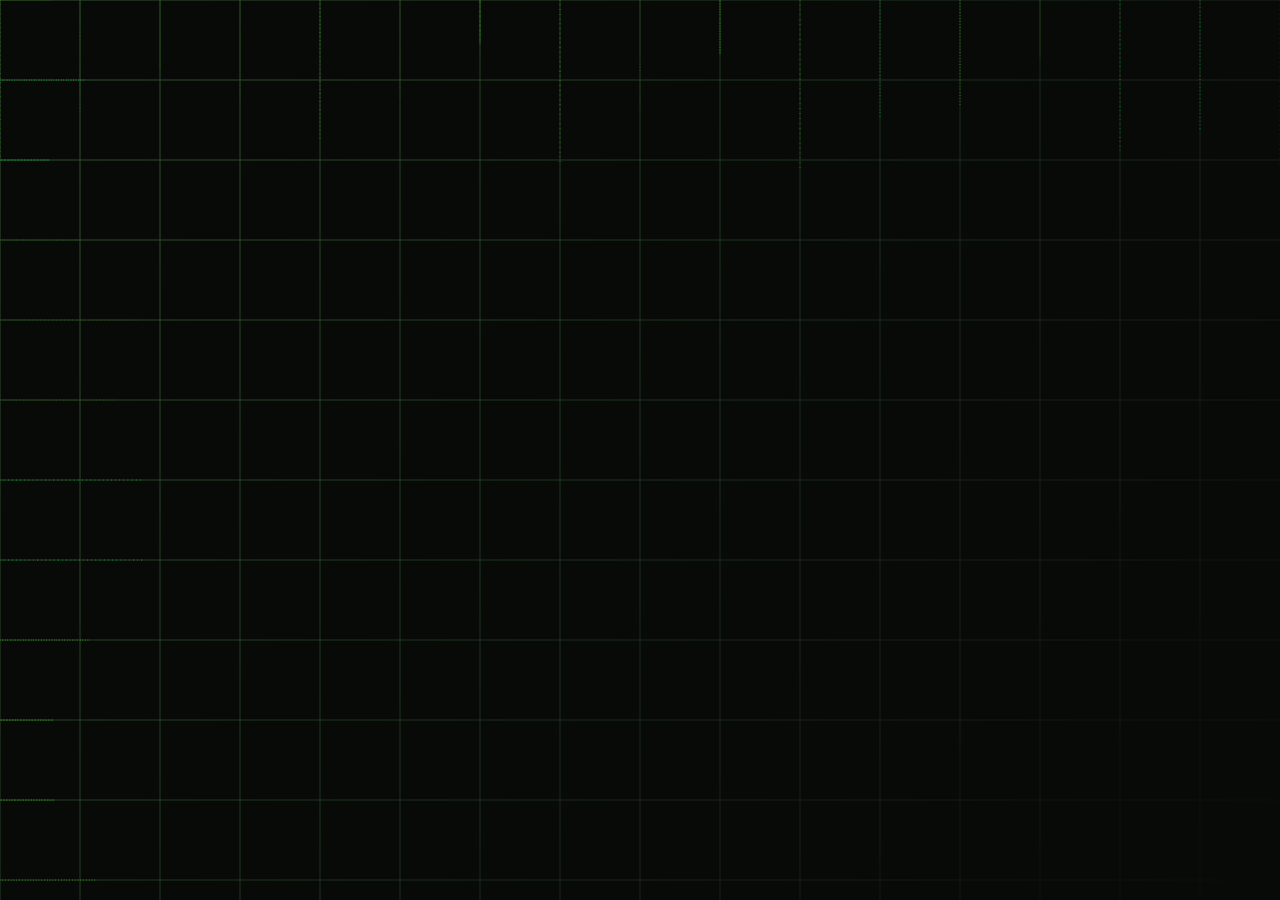
==== index.html @ 59841b72 "animation grid" ====
<!DOCTYPE html>
<html lang="en">
<head>
    <meta charset="UTF-8">
    <meta name="viewport" content="width=device-width, initial-scale=1.0">
    <title>Document</title>
    <link href="https://fonts.googleapis.com/css2?family=Orbitron:wght@500&family=Roboto:wght@300&display=swap" rel="stylesheet"> 
    <link rel="stylesheet" href="style.css">
</head>
<body>
    <canvas id="gridCanvas"></canvas>
    <script src="index.js"></script>
</body>
</html>
---- style.css ----
* {
  margin: 0;
  padding: 0;
  box-sizing: border-box;
}

html,
body {
  width: 100%;
  height: 100%;
  overflow: hidden;
  font-family: "Roboto", sans-serif;
}

#gridCanvas {
  position: fixed;
  inset: 0;
  width: 100%;
  height: 100%;
  z-index: 1;
  pointer-events: auto;
  display: block;
  background-color: #020617;
  color : rgba(89,23 green,33 blue,32)
}

.hero {
  pointer-events: none;
  position: relative;
  z-index: 3;
  display: flex;
  justify-content: center;
  align-items: center;
  height: 100vh;
  color: #fff;
  text-align: center;
}

.hero-content {
  max-width: 800px;
}

h1 {
  pointer-events: auto;
  font-family: "Orbitron", sans-serif;
  font-size: 3rem;
  margin-bottom: 1rem;
  letter-spacing: 2px;
}

p {
  pointer-events: auto;
  font-size: 1.2rem;
  margin-bottom: 2rem;
  line-height: 1.6;
}

.cta-btn {
  pointer-events: auto;
  padding: 1rem 2rem;
  font-size: 1.2rem;
  font-family: "Orbitron", sans-serif;
  background-color: transparent;
  border: 2px solid #0ea5e9;
  color: #0ea5e9;
  cursor: pointer;
  transition: all 0.4s ease;
  position: relative;
  overflow: hidden;
}

.cta-btn::before {
  content: "";
  position: absolute;
  top: 0;
  left: -100%;
  width: 100%;
  height: 100%;
  background: rgba(14, 165, 233, 0.2);
  transition: all 0.4s ease;
}

.cta-btn:hover::before {
  left: 100%;
}

.cta-btn:hover {
  color: white;
  box-shadow:
    0px 0px 15px rgba(14, 165, 233, 0.8),
    0px 0px 30px rgba(14, 165, 233, 0.6);
}

.cta-btn:active {
  transform: scale(0.95);
}

/* Responsive Design */
@media (max-width: 768px) {
  .hero-content {
    max-width: 95%;
  }

  h1 {
    font-size: 2.5rem;
  }

  p {
    font-size: 1rem;
  }

  .cta-btn {
    font-size: 1rem;
    padding: 0.8rem 1.5rem;
  }
}
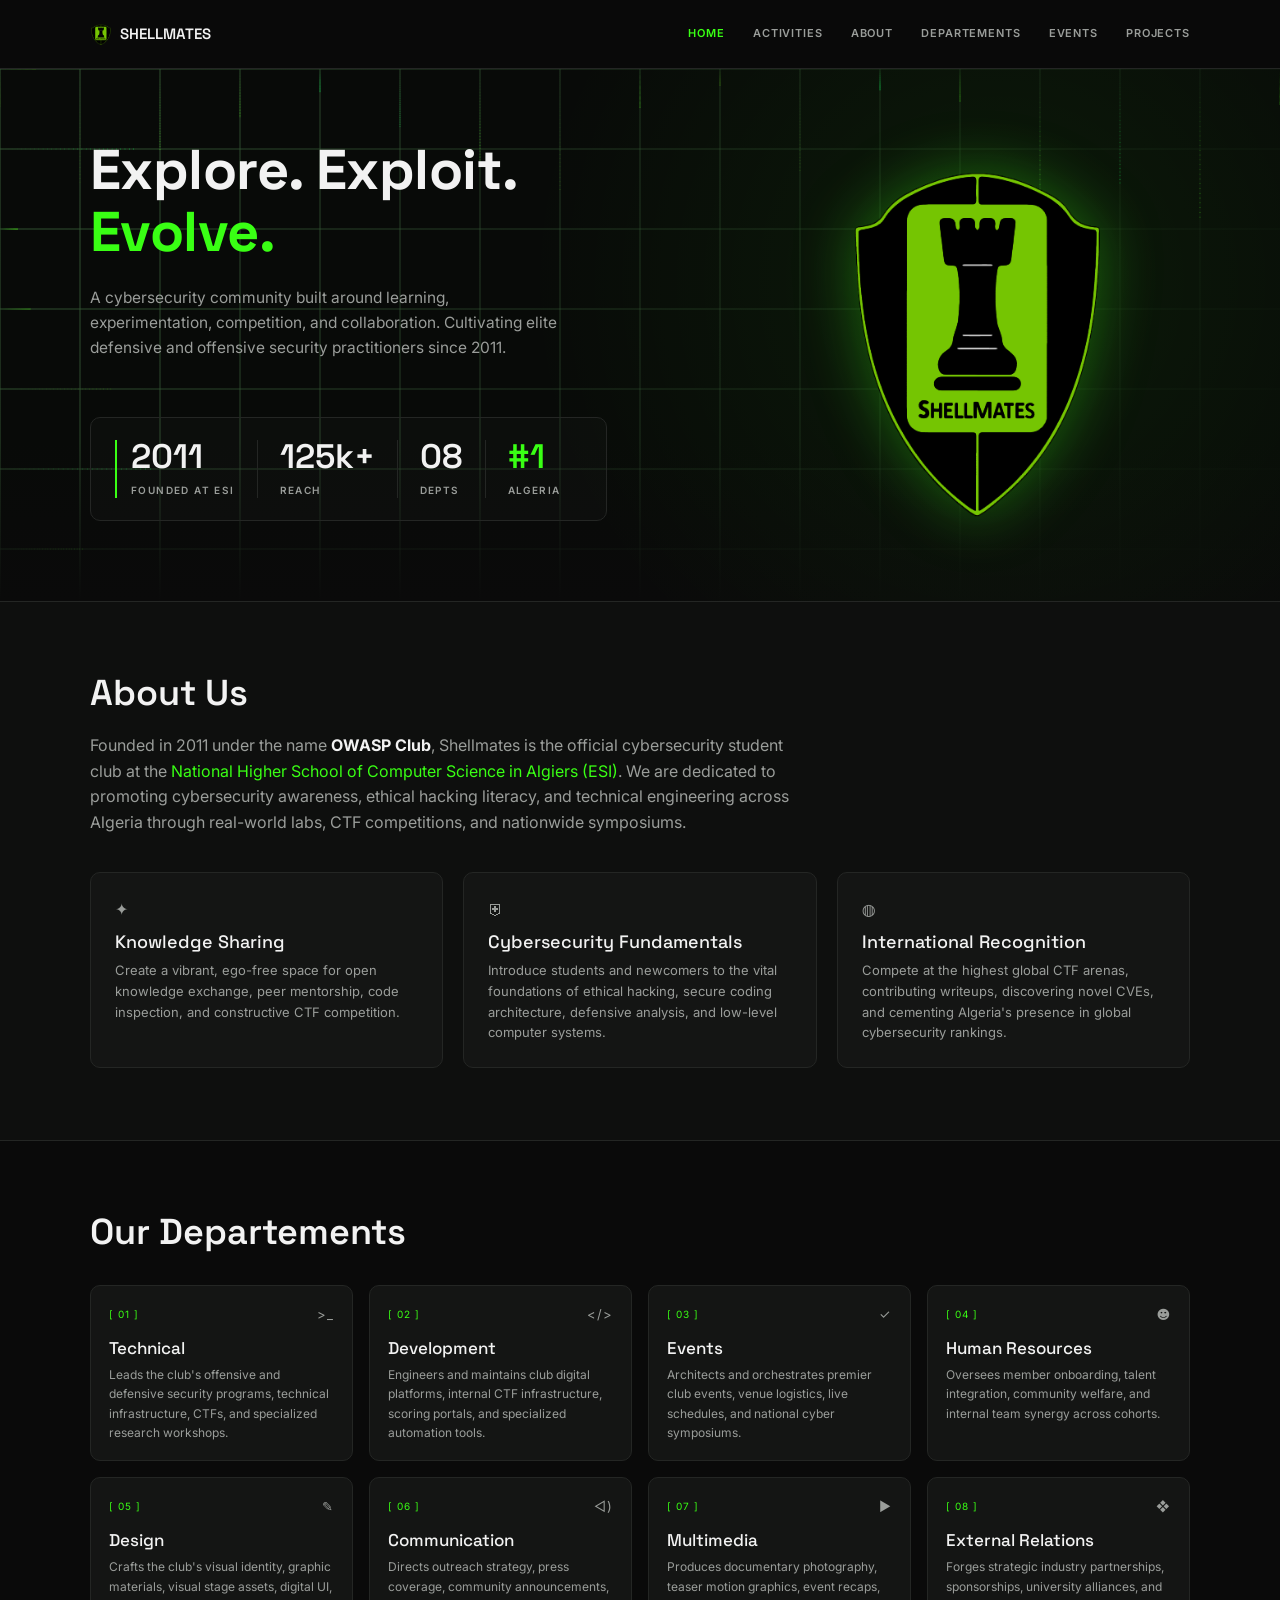
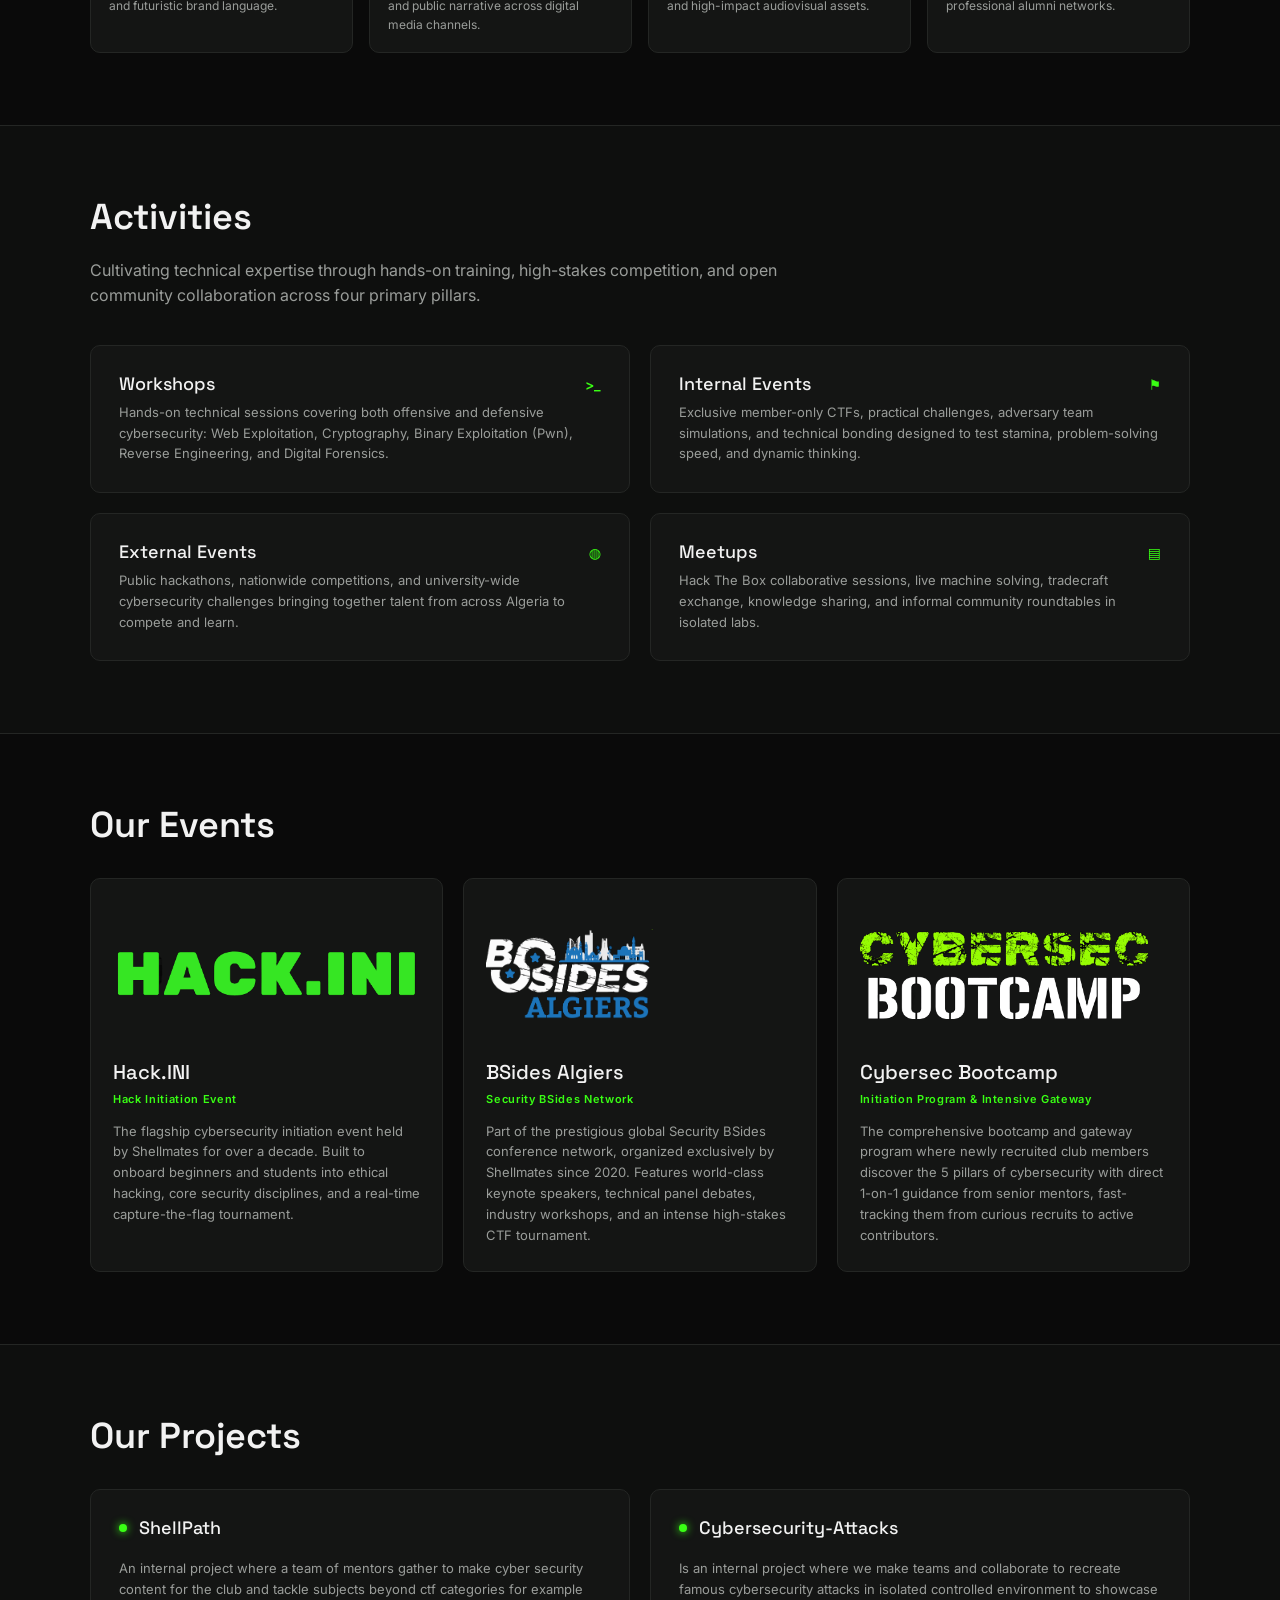
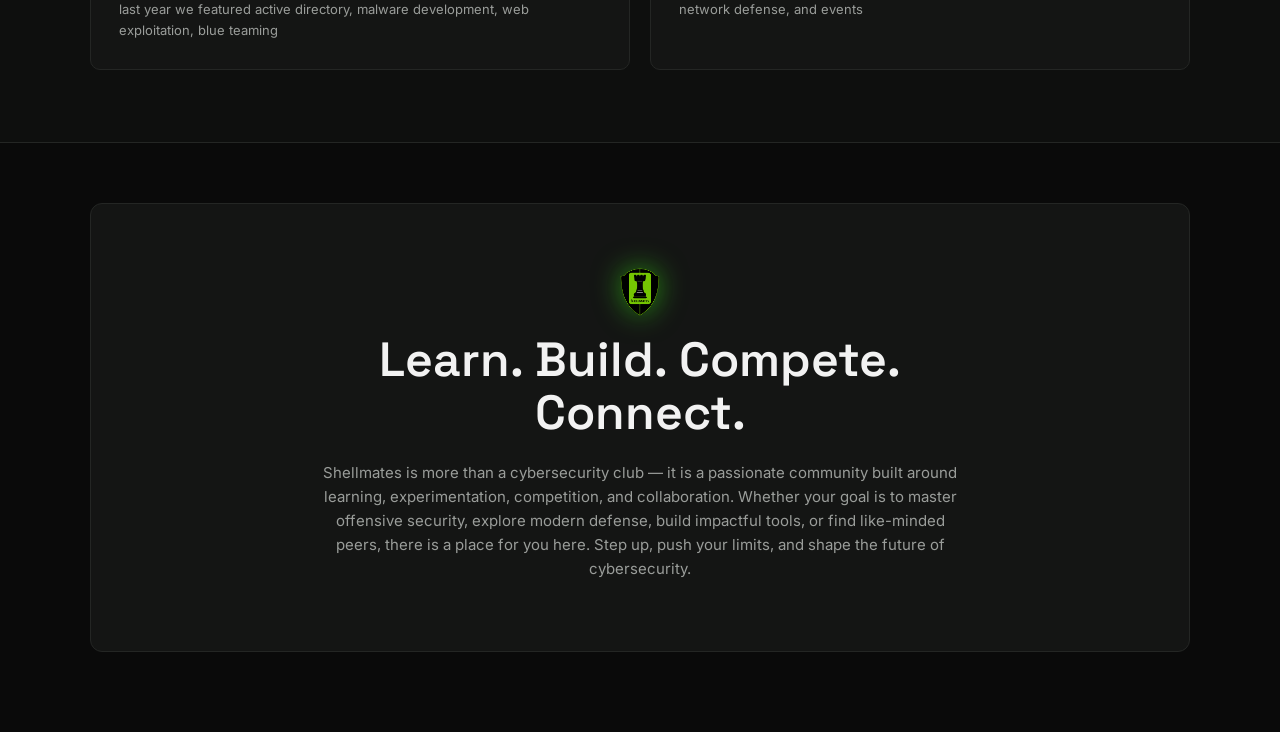
==== commit f65a587b: "added the animation grid as a background of the design" ====
--- a/index.html
+++ b/index.html
@@ -1,14 +1,124 @@
 <!DOCTYPE html>
 <html lang="en">
 <head>
-    <meta charset="UTF-8">
-    <meta name="viewport" content="width=device-width, initial-scale=1.0">
-    <title>Document</title>
-    <link href="https://fonts.googleapis.com/css2?family=Orbitron:wght@500&family=Roboto:wght@300&display=swap" rel="stylesheet"> 
-    <link rel="stylesheet" href="style.css">
+<meta charset="UTF-8">
+<meta name="viewport" content="width=device-width, initial-scale=1">
+<title>Shellmates | Explore. Exploit. Evolve.</title>
+<meta name="description" content="Shellmates, the cybersecurity student club of ESI Algiers.">
+<link rel="preconnect" href="https://fonts.googleapis.com">
+<link rel="preconnect" href="https://fonts.gstatic.com" crossorigin>
+<link href="https://fonts.googleapis.com/css2?family=Inter:wght@400;500;600&family=Space+Grotesk:wght@500;600;700&display=swap" rel="stylesheet">
+<link rel="stylesheet" href="style.css">
 </head>
 <body>
-    <canvas id="gridCanvas"></canvas>
-    <script src="index.js"></script>
+
+<header class="nav">
+  <div class="container nav-inner">
+    <a href="#home" class="brand"><img src="images/logo-small.png" alt="" width="22" height="22"> SHELLMATES</a>
+    <button class="burger" aria-label="Toggle menu" aria-expanded="false"><span></span><span></span></button>
+    <nav class="links" id="links">
+      <a href="#home" class="active">Home</a>
+      <a href="#activities">Activities</a>
+      <a href="#about">About</a>
+      <a href="#departments">Departements</a>
+      <a href="#events">Events</a>
+      <a href="#projects">Projects</a>
+    </nav>
+  </div>
+</header>
+
+<main>
+<section id="home" class="hero">
+  <canvas id="gridCanvas" aria-hidden="true"></canvas>
+  <div class="container hero-grid">
+    <div>
+      <h1>Explore. Exploit.<br><span class="green">Evolve.</span></h1>
+      <p class="lead">A cybersecurity community built around learning, experimentation, competition, and collaboration. Cultivating elite defensive and offensive security practitioners since 2011.</p>
+      <div class="stats">
+        <div><b>2011</b><small>Founded at ESI</small></div>
+        <div><b>125k+</b><small>Reach</small></div>
+        <div><b>08</b><small>Depts</small></div>
+        <div><b class="green">#1</b><small>Algeria</small></div>
+      </div>
+    </div>
+    <img class="hero-logo" src="images/logo.png" alt="Shellmates shield logo">
+  </div>
+</section>
+
+<section id="about" class="section alt">
+  <div class="container">
+    <h2>About Us</h2>
+    <p class="intro">Founded in 2011 under the name <strong>OWASP Club</strong>, Shellmates is the official cybersecurity student club at the <span class="green">National Higher School of Computer Science in Algiers (ESI)</span>. We are dedicated to promoting cybersecurity awareness, ethical hacking literacy, and technical engineering across Algeria through real-world labs, CTF competitions, and nationwide symposiums.</p>
+    <div class="grid g3">
+      <article class="card"><span class="ico">✦</span><h3>Knowledge Sharing</h3><p>Create a vibrant, ego-free space for open knowledge exchange, peer mentorship, code inspection, and constructive CTF competition.</p></article>
+      <article class="card"><span class="ico">⛨</span><h3>Cybersecurity Fundamentals</h3><p>Introduce students and newcomers to the vital foundations of ethical hacking, secure coding architecture, defensive analysis, and low-level computer systems.</p></article>
+      <article class="card"><span class="ico">◍</span><h3>International Recognition</h3><p>Compete at the highest global CTF arenas, contributing writeups, discovering novel CVEs, and cementing Algeria's presence in global cybersecurity rankings.</p></article>
+    </div>
+  </div>
+</section>
+
+<section id="departments" class="section">
+  <div class="container">
+    <h2>Our Departements</h2>
+    <div class="grid g4">
+      <article class="card dept"><div class="tag"><span>[ 01 ]</span><i>&gt;_</i></div><h3>Technical</h3><p>Leads the club's offensive and defensive security programs, technical infrastructure, CTFs, and specialized research workshops.</p></article>
+      <article class="card dept"><div class="tag"><span>[ 02 ]</span><i>&lt;/&gt;</i></div><h3>Development</h3><p>Engineers and maintains club digital platforms, internal CTF infrastructure, scoring portals, and specialized automation tools.</p></article>
+      <article class="card dept"><div class="tag"><span>[ 03 ]</span><i>✓</i></div><h3>Events</h3><p>Architects and orchestrates premier club events, venue logistics, live schedules, and national cyber symposiums.</p></article>
+      <article class="card dept"><div class="tag"><span>[ 04 ]</span><i>☻</i></div><h3>Human Resources</h3><p>Oversees member onboarding, talent integration, community welfare, and internal team synergy across cohorts.</p></article>
+      <article class="card dept"><div class="tag"><span>[ 05 ]</span><i>✎</i></div><h3>Design</h3><p>Crafts the club's visual identity, graphic materials, visual stage assets, digital UI, and futuristic brand language.</p></article>
+      <article class="card dept"><div class="tag"><span>[ 06 ]</span><i>◁)</i></div><h3>Communication</h3><p>Directs outreach strategy, press coverage, community announcements, and public narrative across digital media channels.</p></article>
+      <article class="card dept"><div class="tag"><span>[ 07 ]</span><i>▶</i></div><h3>Multimedia</h3><p>Produces documentary photography, teaser motion graphics, event recaps, and high-impact audiovisual assets.</p></article>
+      <article class="card dept"><div class="tag"><span>[ 08 ]</span><i>❖</i></div><h3>External Relations</h3><p>Forges strategic industry partnerships, sponsorships, university alliances, and professional alumni networks.</p></article>
+    </div>
+  </div>
+</section>
+
+<section id="activities" class="section alt">
+  <div class="container">
+    <h2>Activities</h2>
+    <p class="intro">Cultivating technical expertise through hands-on training, high-stakes competition, and open community collaboration across four primary pillars.</p>
+    <div class="grid g2">
+      <article class="card wide"><span class="ico green">&gt;_</span><h3>Workshops</h3><p>Hands-on technical sessions covering both offensive and defensive cybersecurity: Web Exploitation, Cryptography, Binary Exploitation (Pwn), Reverse Engineering, and Digital Forensics.</p></article>
+      <article class="card wide"><span class="ico green">⚑</span><h3>Internal Events</h3><p>Exclusive member-only CTFs, practical challenges, adversary team simulations, and technical bonding designed to test stamina, problem-solving speed, and dynamic thinking.</p></article>
+      <article class="card wide"><span class="ico green">◍</span><h3>External Events</h3><p>Public hackathons, nationwide competitions, and university-wide cybersecurity challenges bringing together talent from across Algeria to compete and learn.</p></article>
+      <article class="card wide"><span class="ico green">▤</span><h3>Meetups</h3><p>Hack The Box collaborative sessions, live machine solving, tradecraft exchange, knowledge sharing, and informal community roundtables in isolated labs.</p></article>
+    </div>
+  </div>
+</section>
+
+<section id="events" class="section">
+  <div class="container">
+    <h2>Our Events</h2>
+    <div class="grid g3">
+      <article class="card event"><div class="event-img"><img src="images/hackini.png" alt="Hack.INI"></div><h3>Hack.INI</h3><span class="kicker">Hack Initiation Event</span><p>The flagship cybersecurity initiation event held by Shellmates for over a decade. Built to onboard beginners and students into ethical hacking, core security disciplines, and a real-time capture-the-flag tournament.</p></article>
+      <article class="card event"><div class="event-img"><img src="images/bsides.png" alt="BSides Algiers"></div><h3>BSides Algiers</h3><span class="kicker">Security BSides Network</span><p>Part of the prestigious global Security BSides conference network, organized exclusively by Shellmates since 2020. Features world-class keynote speakers, technical panel debates, industry workshops, and an intense high-stakes CTF tournament.</p></article>
+      <article class="card event"><div class="event-img"><img src="images/cybersec-bootcamp.png" alt="Cybersec Bootcamp"></div><h3>Cybersec Bootcamp</h3><span class="kicker">Initiation Program &amp; Intensive Gateway</span><p>The comprehensive bootcamp and gateway program where newly recruited club members discover the 5 pillars of cybersecurity with direct 1-on-1 guidance from senior mentors, fast-tracking them from curious recruits to active contributors.</p></article>
+    </div>
+  </div>
+</section>
+
+<section id="projects" class="section alt">
+  <div class="container">
+    <h2>Our Projects</h2>
+    <div class="grid g2">
+      <article class="card wide"><h3 class="dot">ShellPath</h3><p>An internal project where a team of mentors gather to make cyber security content for the club and tackle subjects beyond ctf categories for example last year we featured active directory, malware development, web exploitation, blue teaming</p></article>
+      <article class="card wide"><h3 class="dot">Cybersecurity-Attacks</h3><p>Is an internal project where we make teams and collaborate to recreate famous cybersecurity attacks in isolated controlled environment to showcase network defense, and events</p></article>
+    </div>
+  </div>
+</section>
+
+<section class="section cta-wrap">
+  <div class="container">
+    <div class="cta">
+      <img src="images/logo-small.png" alt="" width="44" height="52">
+      <h2>Learn. Build. Compete.<br>Connect.</h2>
+      <p>Shellmates is more than a cybersecurity club — it is a passionate community built around learning, experimentation, competition, and collaboration. Whether your goal is to master offensive security, explore modern defense, build impactful tools, or find like-minded peers, there is a place for you here. Step up, push your limits, and shape the future of cybersecurity.</p>
+    </div>
+  </div>
+</section>
+</main>
+
+<script src="grid.js"></script>
+<script src="script.js"></script>
 </body>
-</html>+</html>
--- a/style.css
+++ b/style.css
@@ -1,116 +1,107 @@
-* {
-  margin: 0;
-  padding: 0;
-  box-sizing: border-box;
+:root{
+  --bg:#0a0a0a; --bg-alt:#0e0f0e; --card:#141514; --line:#242624;
+  --text:#f2f2f2; --muted:#9a9d9a; --green:#39ff14;
+  --head:'Space Grotesk',system-ui,sans-serif; --body:'Inter',system-ui,sans-serif;
 }
+*{box-sizing:border-box;margin:0;padding:0}
+html{scroll-behavior:smooth;scroll-padding-top:70px}
+body{background:var(--bg);color:var(--text);font-family:var(--body);line-height:1.6;-webkit-font-smoothing:antialiased}
+img{max-width:100%;display:block}
+a{color:inherit;text-decoration:none}
+:focus-visible{outline:2px solid var(--green);outline-offset:3px}
+.container{width:min(1100px,100% - 48px);margin-inline:auto}
+.green{color:var(--green)}
 
-html,
-body {
-  width: 100%;
-  height: 100%;
-  overflow: hidden;
-  font-family: "Roboto", sans-serif;
+/* nav */
+.nav{position:sticky;top:0;z-index:10;background:rgba(10,10,10,.92);backdrop-filter:blur(8px);border-bottom:1px solid var(--line)}
+.nav-inner{display:flex;align-items:center;justify-content:space-between;height:68px}
+.brand{display:flex;align-items:center;gap:8px;font-family:var(--head);font-weight:600;font-size:15px}
+.links{display:flex;gap:28px}
+.links a{font-size:11px;font-weight:600;letter-spacing:.08em;text-transform:uppercase;color:var(--muted);transition:color .2s}
+.links a:hover,.links a.active{color:var(--green)}
+.burger{display:none;background:none;border:0;width:32px;height:32px;cursor:pointer;flex-direction:column;justify-content:center;gap:6px}
+.burger span{display:block;height:2px;background:var(--text);width:100%}
+
+/* hero */
+.hero{position:relative;overflow:hidden;padding:70px 0 80px;background:#080a08}
+#gridCanvas{position:absolute;inset:0;width:100%;height:100%;display:block;z-index:0}
+.hero::after{content:"";position:absolute;inset:0;z-index:0;pointer-events:none;background:radial-gradient(circle at 78% 40%,rgba(57,255,20,.07),transparent 45%),linear-gradient(to bottom,transparent 70%,var(--bg))}
+.hero-grid{position:relative;z-index:1;display:grid;grid-template-columns:1.2fr .8fr;align-items:center;gap:40px}
+h1,h2,h3{font-family:var(--head);line-height:1.1}
+h1{font-size:clamp(40px,6vw,56px);font-weight:700;letter-spacing:-.01em}
+.lead{color:var(--muted);max-width:480px;margin:24px 0 56px;font-size:15.5px}
+.hero-logo{width:min(280px,70%);margin-inline:auto;filter:drop-shadow(0 0 30px rgba(57,255,20,.35))}
+.stats{display:inline-flex;border:1px solid var(--line);background:rgba(255,255,255,.02);border-radius:10px;padding:22px 24px;gap:0}
+.stats div{padding:0 22px;border-left:1px solid var(--line)}
+.stats div:first-child{padding-left:14px;border-left:2px solid var(--green)}
+.stats b{display:block;font-family:var(--head);font-size:34px;font-weight:600;line-height:1}
+.stats b.green{color:var(--green)}
+.stats small{display:block;margin-top:8px;font-size:10px;letter-spacing:.14em;text-transform:uppercase;color:var(--muted);font-weight:600}
+
+/* sections */
+.section{padding:72px 0;border-top:1px solid var(--line)}
+.section.alt{background:var(--bg-alt)}
+h2{font-size:clamp(28px,4vw,36px);font-weight:600;margin-bottom:20px}
+.intro{color:var(--muted);max-width:720px;margin-bottom:36px}
+.intro strong{color:var(--text)}
+.grid{display:grid;gap:20px;margin-top:32px}
+.intro + .grid{margin-top:0}
+.g2{grid-template-columns:repeat(2,1fr)}
+.g3{grid-template-columns:repeat(3,1fr)}
+.g4{grid-template-columns:repeat(4,1fr);gap:16px}
+
+.card{background:var(--card);border:1px solid var(--line);border-radius:10px;padding:24px;transition:border-color .2s}
+.card:hover{border-color:rgba(57,255,20,.4)}
+.card h3{font-size:18px;font-weight:500;margin:10px 0 8px}
+.card p{font-size:13px;color:var(--muted);line-height:1.6}
+.ico{color:var(--muted);font-size:16px}
+.ico.green{color:var(--green);float:right;font-family:var(--body);font-size:14px;font-weight:600}
+.dept{padding:18px}
+.dept h3{font-size:17px;margin:14px 0 8px}
+.dept p{font-size:12px}
+.tag{display:flex;justify-content:space-between;align-items:center;font-size:10px;color:var(--green);letter-spacing:.1em}
+.tag i{font-style:normal;color:var(--muted);font-size:13px}
+.wide{padding:28px}
+.wide h3{margin-top:0}
+
+/* events */
+.event{padding:20px 22px 26px}
+.event-img{height:150px;display:flex;align-items:center;margin-bottom:12px}
+.event-img img{max-height:90px;width:auto}
+.event h3{font-size:20px;margin:0 0 8px}
+.kicker{display:block;font-size:11px;color:var(--green);font-weight:600;letter-spacing:.06em;margin-bottom:12px}
+
+/* projects */
+.dot{display:flex;align-items:center;gap:12px;margin-bottom:20px !important}
+.dot::before{content:"";width:8px;height:8px;border-radius:50%;background:var(--green);box-shadow:0 0 8px var(--green)}
+
+/* cta */
+.cta-wrap{padding:60px 0 80px}
+.cta{border:1px solid var(--line);background:var(--card);border-radius:12px;text-align:center;padding:60px 32px 70px}
+.cta img{margin:0 auto 18px;filter:drop-shadow(0 0 14px rgba(57,255,20,.5))}
+.cta h2{font-size:clamp(34px,5vw,48px);font-weight:600;margin-bottom:22px}
+.cta p{color:var(--muted);max-width:640px;margin-inline:auto;font-size:15px}
+
+/* reveal (used by script.js) */
+.hero .stats{opacity:0;transform:translateY(10px);animation:in .7s .2s forwards}
+@keyframes in{to{opacity:1;transform:none}}
+
+/* responsive */
+@media(max-width:960px){
+  .g4{grid-template-columns:repeat(2,1fr)}
+  .g3{grid-template-columns:1fr}
+  .hero-grid{grid-template-columns:1fr}
+  .hero-logo{order:-1;width:200px;margin:0}
 }
-
-#gridCanvas {
-  position: fixed;
-  inset: 0;
-  width: 100%;
-  height: 100%;
-  z-index: 1;
-  pointer-events: auto;
-  display: block;
-  background-color: #020617;
-  color : rgba(89,23 green,33 blue,32)
+@media(max-width:700px){
+  .burger{display:flex}
+  .links{position:absolute;top:68px;left:0;right:0;flex-direction:column;gap:0;background:var(--bg);border-bottom:1px solid var(--line);display:none}
+  .links.open{display:flex}
+  .links a{padding:16px 24px;border-top:1px solid var(--line)}
+  .g2,.g4{grid-template-columns:1fr}
+  .stats{display:grid;grid-template-columns:1fr 1fr;gap:20px 0}
 }
-
-.hero {
-  pointer-events: none;
-  position: relative;
-  z-index: 3;
-  display: flex;
-  justify-content: center;
-  align-items: center;
-  height: 100vh;
-  color: #fff;
-  text-align: center;
+@media(prefers-reduced-motion:reduce){
+  html{scroll-behavior:auto}
+  .hero .stats{animation:none;opacity:1;transform:none}
 }
-
-.hero-content {
-  max-width: 800px;
-}
-
-h1 {
-  pointer-events: auto;
-  font-family: "Orbitron", sans-serif;
-  font-size: 3rem;
-  margin-bottom: 1rem;
-  letter-spacing: 2px;
-}
-
-p {
-  pointer-events: auto;
-  font-size: 1.2rem;
-  margin-bottom: 2rem;
-  line-height: 1.6;
-}
-
-.cta-btn {
-  pointer-events: auto;
-  padding: 1rem 2rem;
-  font-size: 1.2rem;
-  font-family: "Orbitron", sans-serif;
-  background-color: transparent;
-  border: 2px solid #0ea5e9;
-  color: #0ea5e9;
-  cursor: pointer;
-  transition: all 0.4s ease;
-  position: relative;
-  overflow: hidden;
-}
-
-.cta-btn::before {
-  content: "";
-  position: absolute;
-  top: 0;
-  left: -100%;
-  width: 100%;
-  height: 100%;
-  background: rgba(14, 165, 233, 0.2);
-  transition: all 0.4s ease;
-}
-
-.cta-btn:hover::before {
-  left: 100%;
-}
-
-.cta-btn:hover {
-  color: white;
-  box-shadow:
-    0px 0px 15px rgba(14, 165, 233, 0.8),
-    0px 0px 30px rgba(14, 165, 233, 0.6);
-}
-
-.cta-btn:active {
-  transform: scale(0.95);
-}
-
-/* Responsive Design */
-@media (max-width: 768px) {
-  .hero-content {
-    max-width: 95%;
-  }
-
-  h1 {
-    font-size: 2.5rem;
-  }
-
-  p {
-    font-size: 1rem;
-  }
-
-  .cta-btn {
-    font-size: 1rem;
-    padding: 0.8rem 1.5rem;
-  }
-}
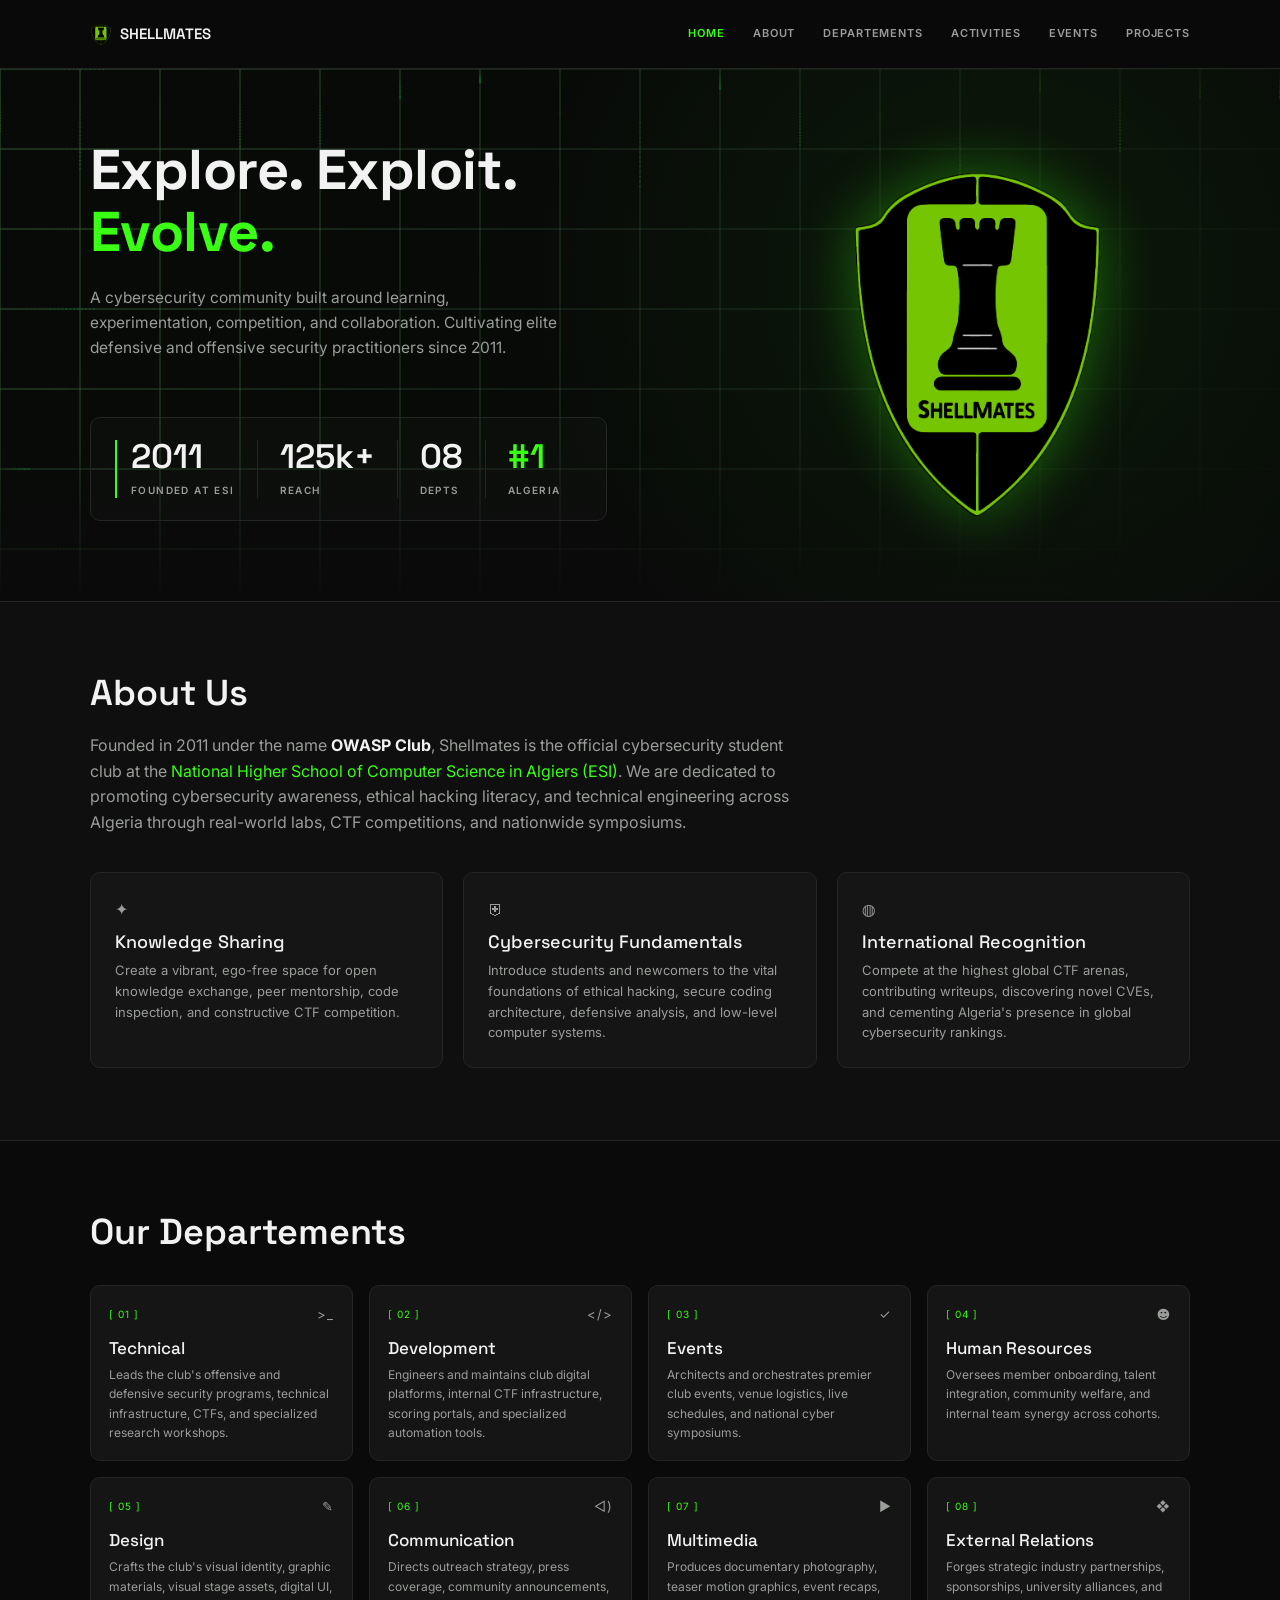
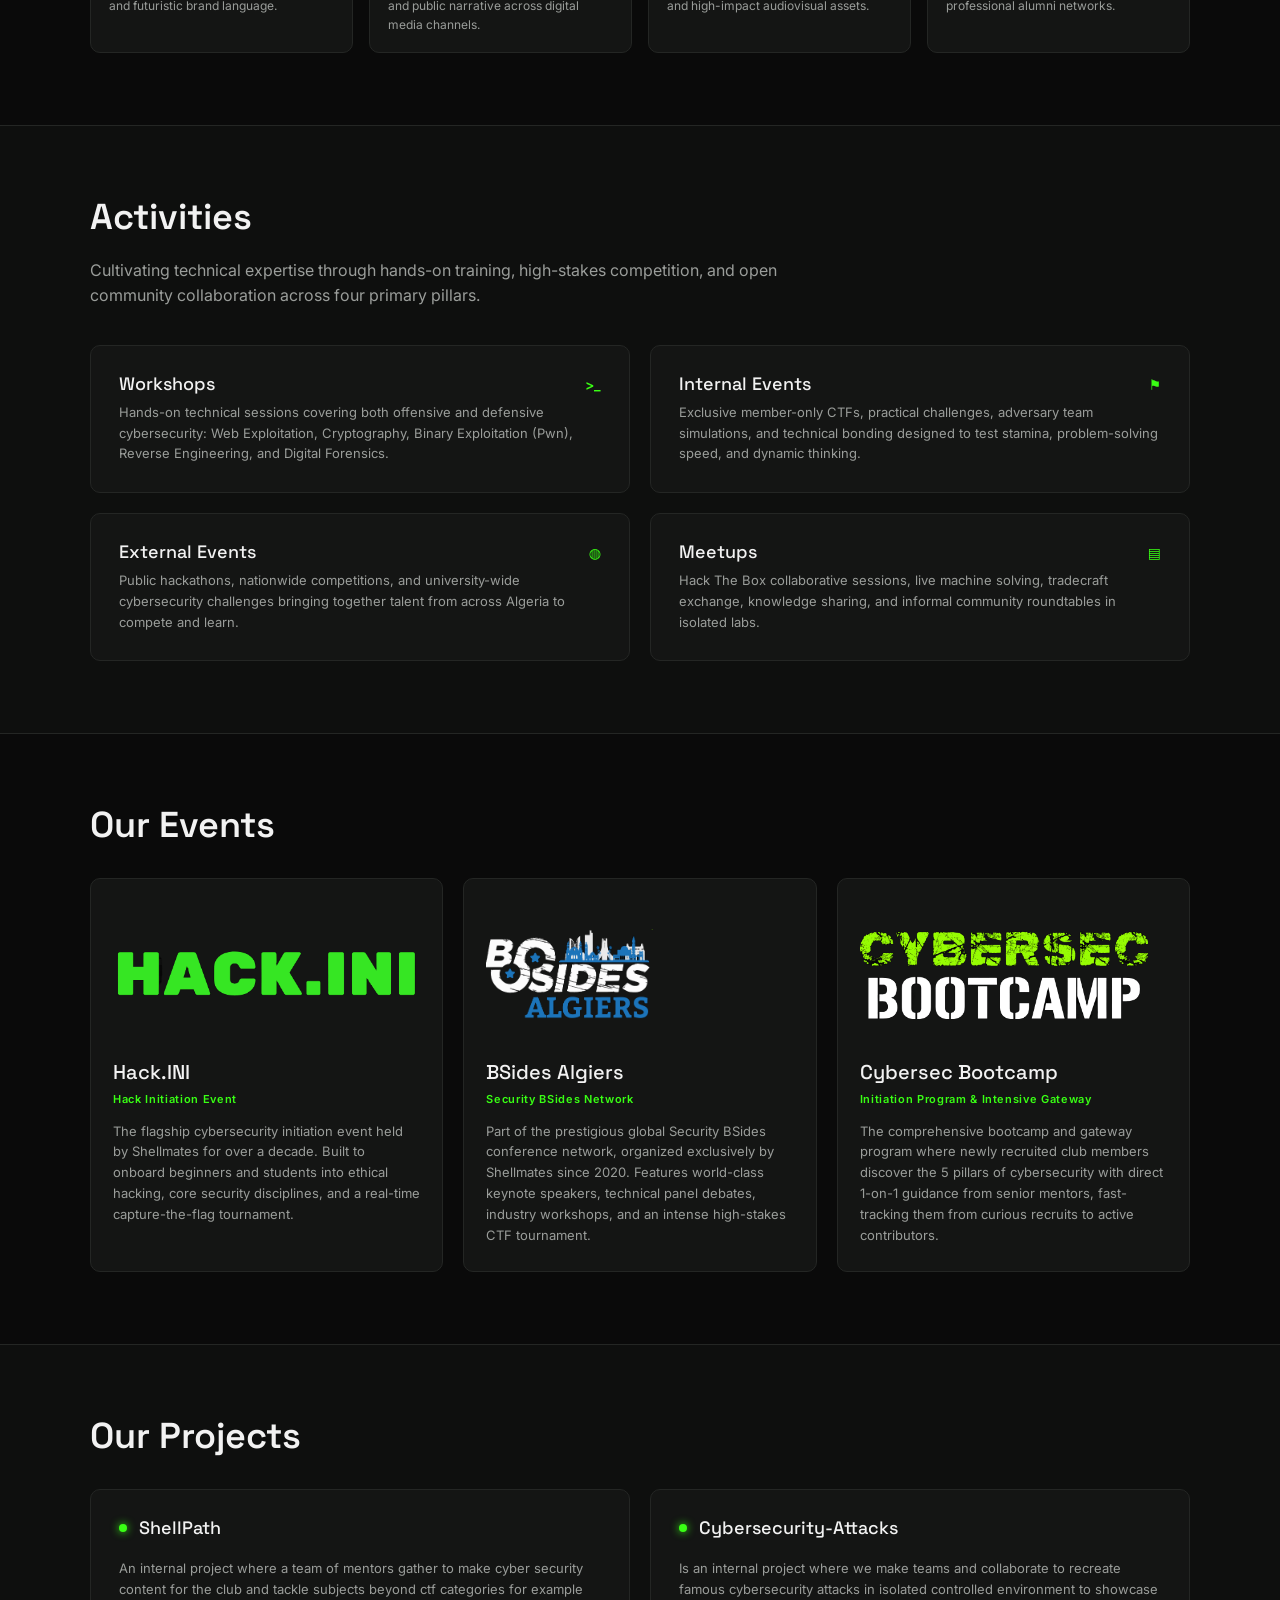
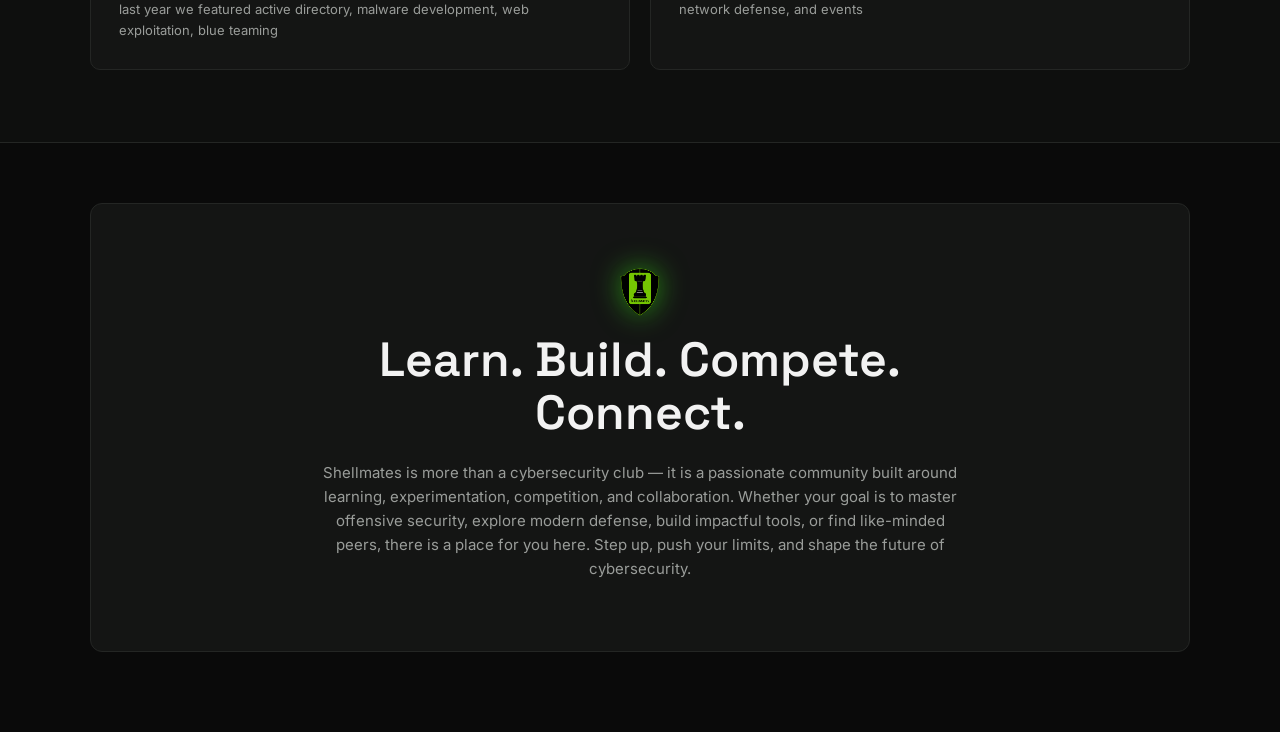
==== commit b91d992d: "fixed nav bar" ====
--- a/index.html
+++ b/index.html
@@ -18,9 +18,9 @@
     <button class="burger" aria-label="Toggle menu" aria-expanded="false"><span></span><span></span></button>
     <nav class="links" id="links">
       <a href="#home" class="active">Home</a>
-      <a href="#activities">Activities</a>
       <a href="#about">About</a>
       <a href="#departments">Departements</a>
+      <a href="#activities">Activities</a>
       <a href="#events">Events</a>
       <a href="#projects">Projects</a>
     </nav>
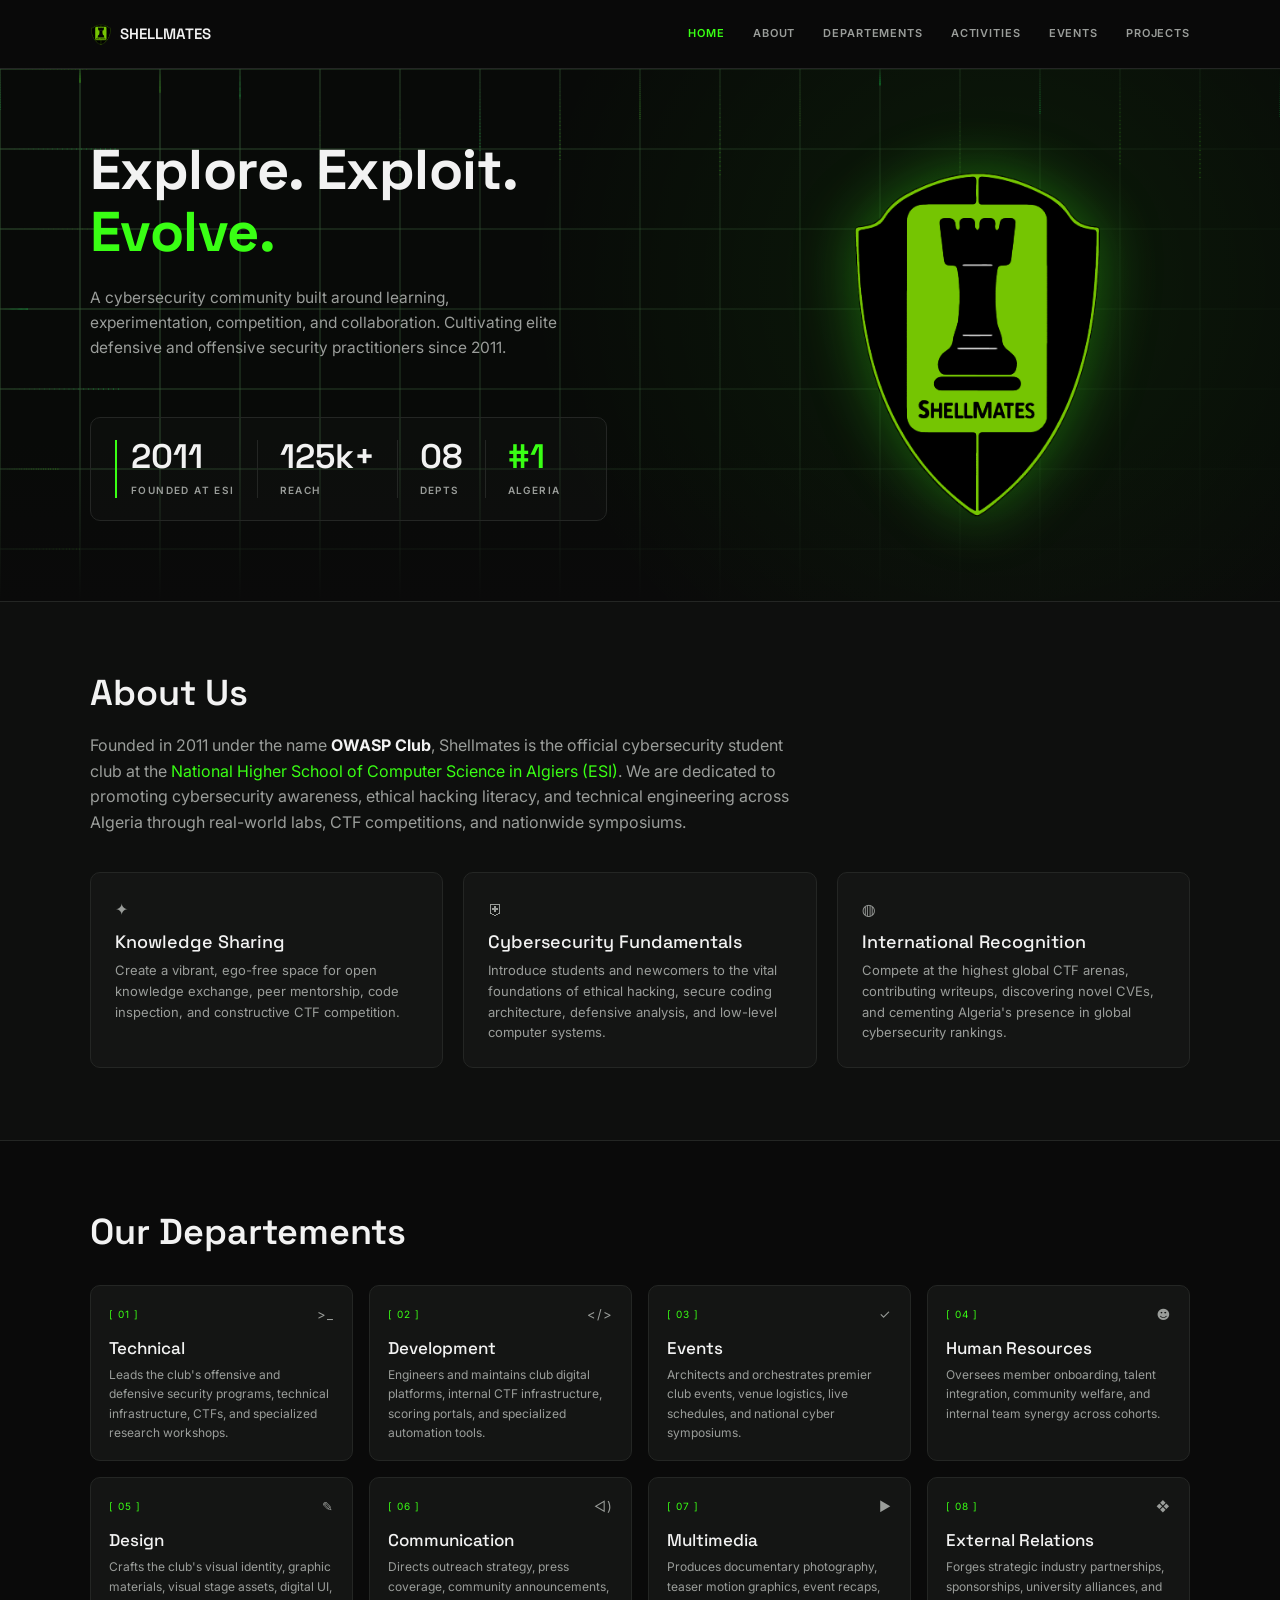
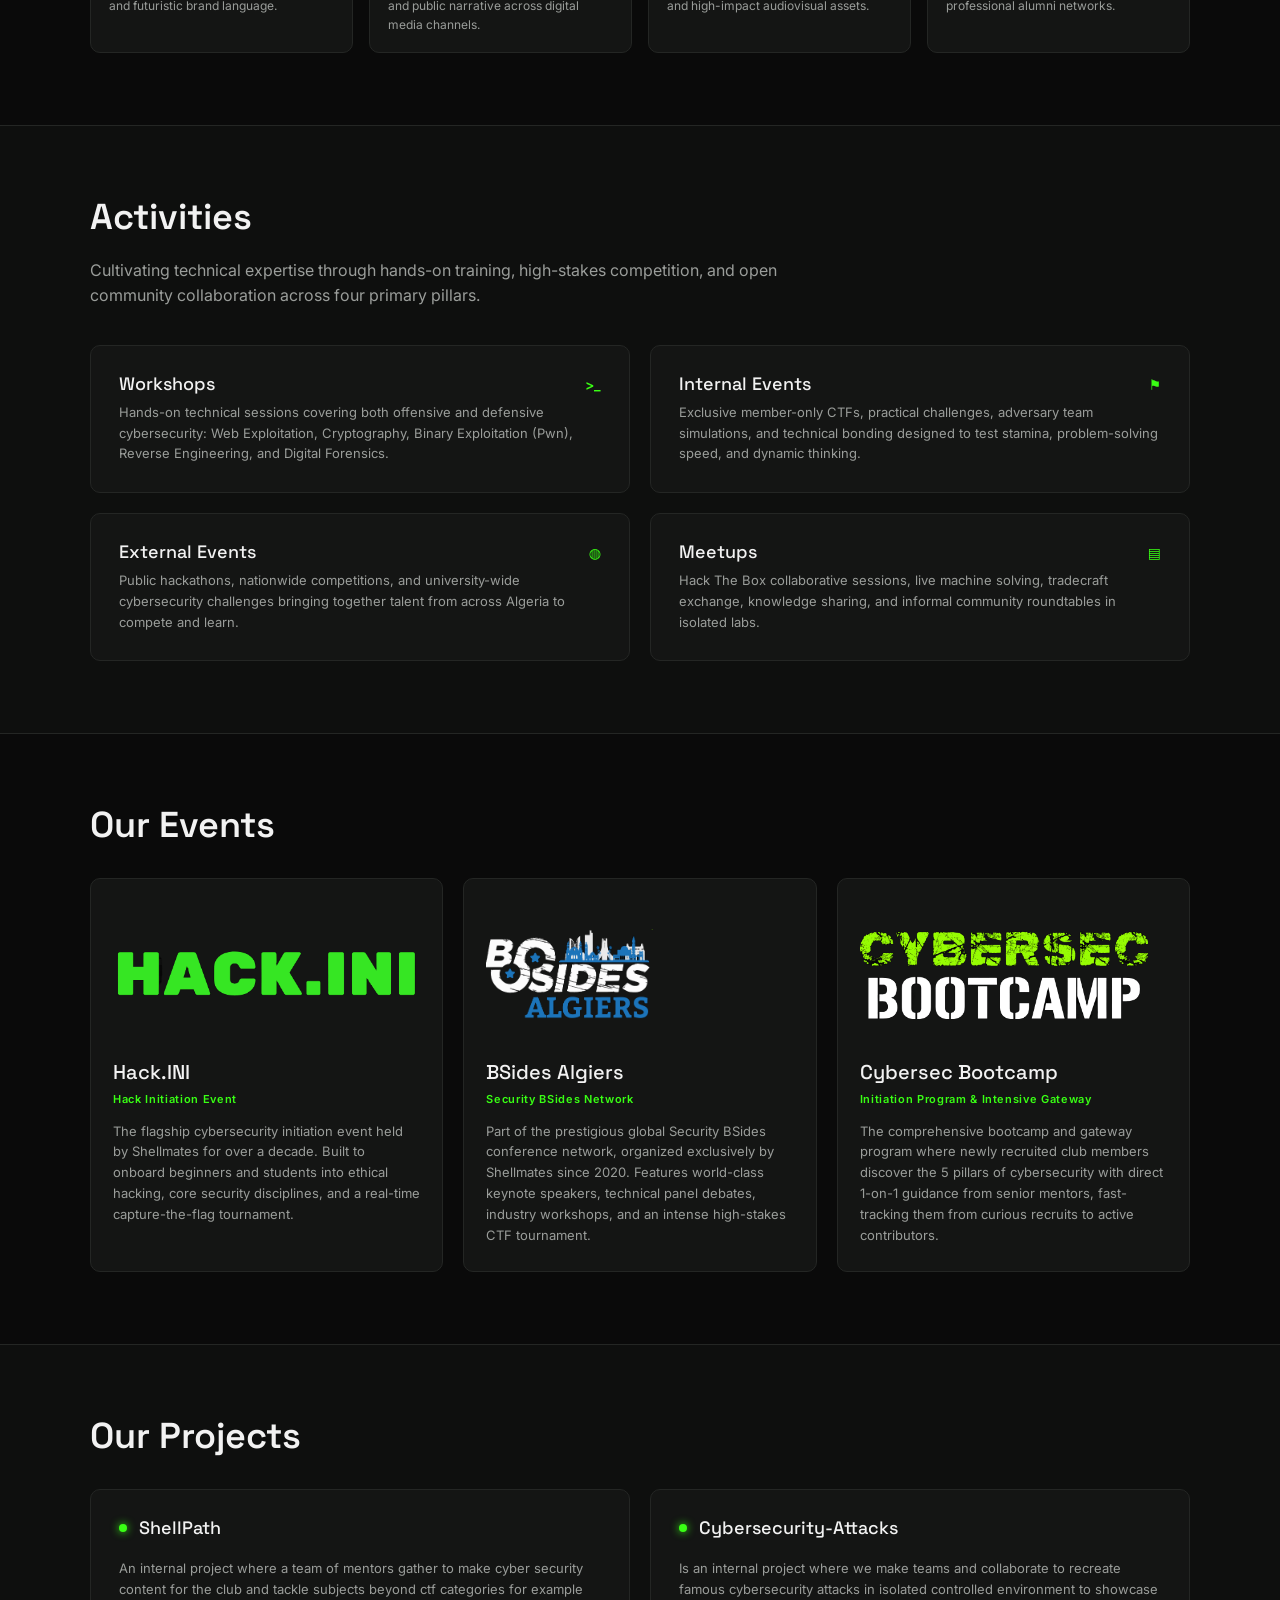
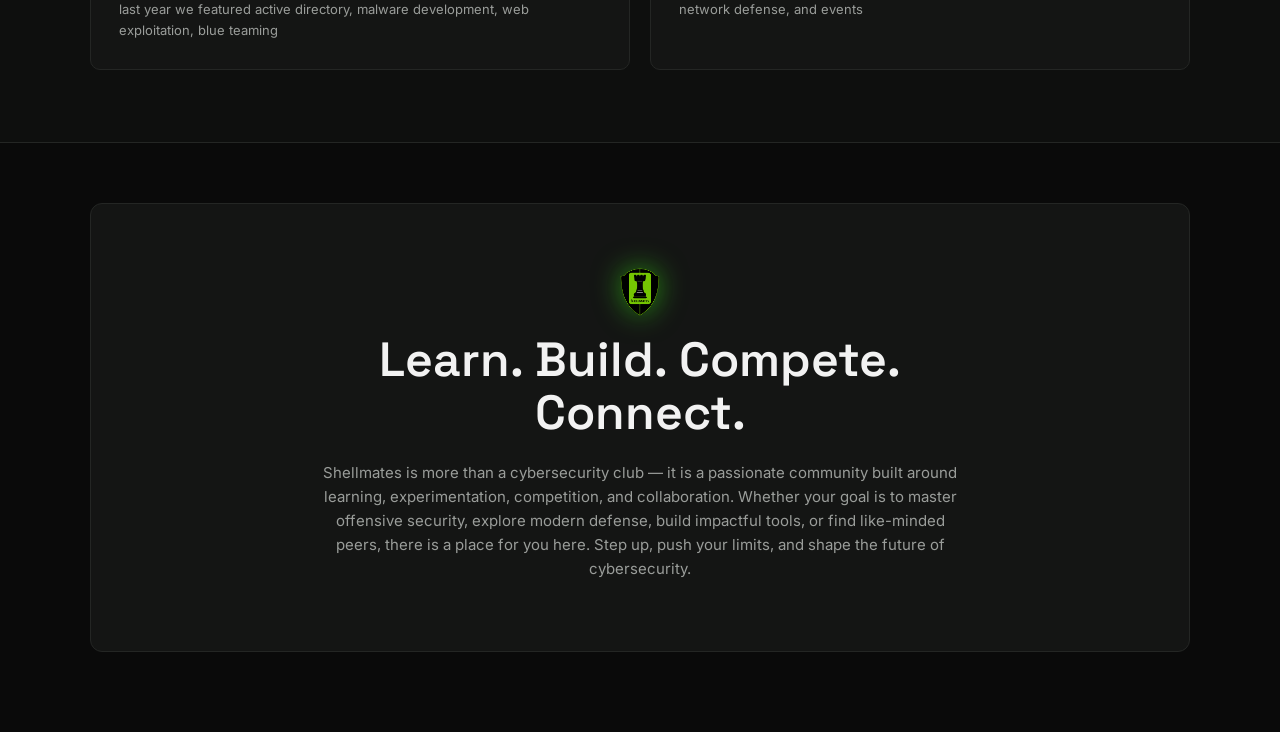
==== commit 0dcdbf7a: "removed animation folder" ====
--- a/index.html
+++ b/index.html
@@ -1,14 +1,14 @@
 <!DOCTYPE html>
 <html lang="en">
 <head>
-<meta charset="UTF-8">
-<meta name="viewport" content="width=device-width, initial-scale=1">
-<title>Shellmates | Explore. Exploit. Evolve.</title>
-<meta name="description" content="Shellmates, the cybersecurity student club of ESI Algiers.">
-<link rel="preconnect" href="https://fonts.googleapis.com">
-<link rel="preconnect" href="https://fonts.gstatic.com" crossorigin>
-<link href="https://fonts.googleapis.com/css2?family=Inter:wght@400;500;600&family=Space+Grotesk:wght@500;600;700&display=swap" rel="stylesheet">
-<link rel="stylesheet" href="style.css">
+    <meta charset="UTF-8">
+    <meta name="viewport" content="width=device-width, initial-scale=1">
+    <title>Shellmates | Explore. Exploit. Evolve.</title>
+    <meta name="description" content="Shellmates, the cybersecurity student club of ESI Algiers.">
+    <link rel="preconnect" href="https://fonts.googleapis.com">
+    <link rel="preconnect" href="https://fonts.gstatic.com" crossorigin>
+    <link href="https://fonts.googleapis.com/css2?family=Inter:wght@400;500;600&family=Space+Grotesk:wght@500;600;700&display=swap" rel="stylesheet">
+    <link rel="stylesheet" href="style.css">
 </head>
 <body>
 
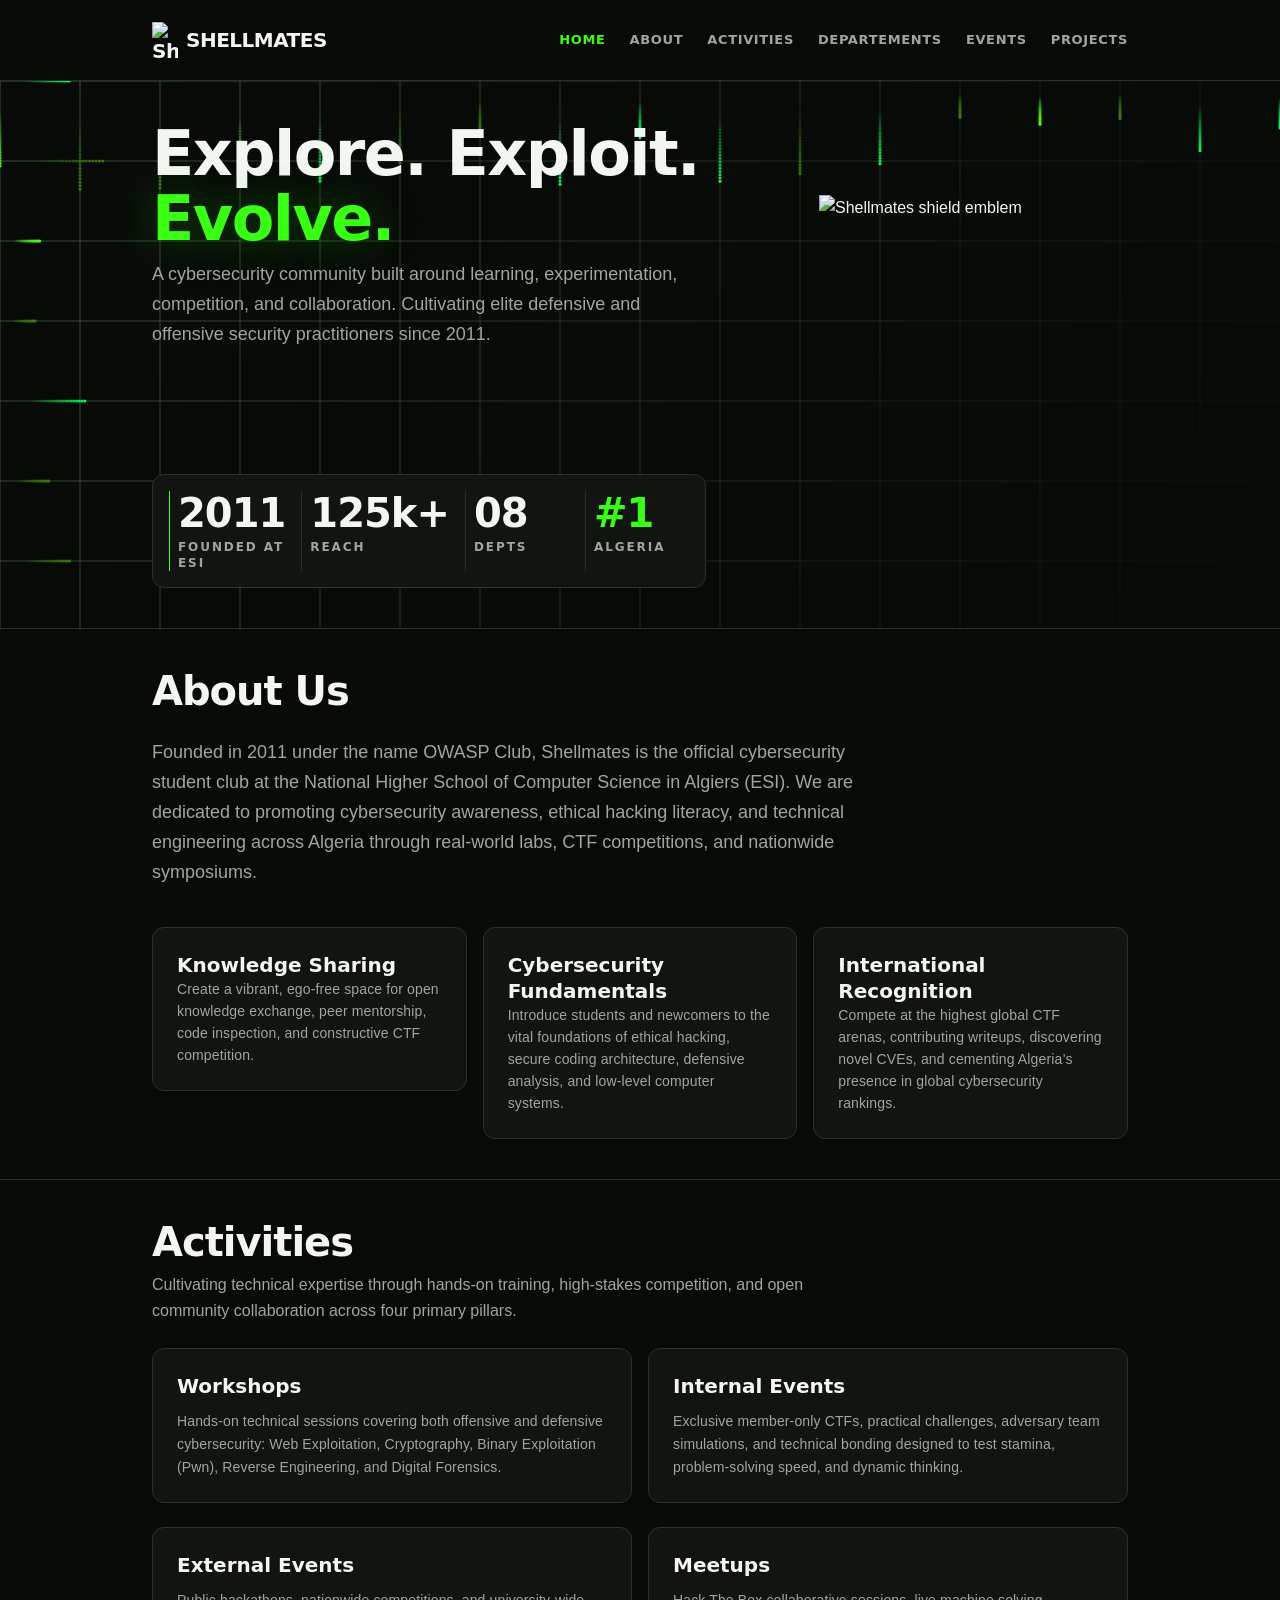
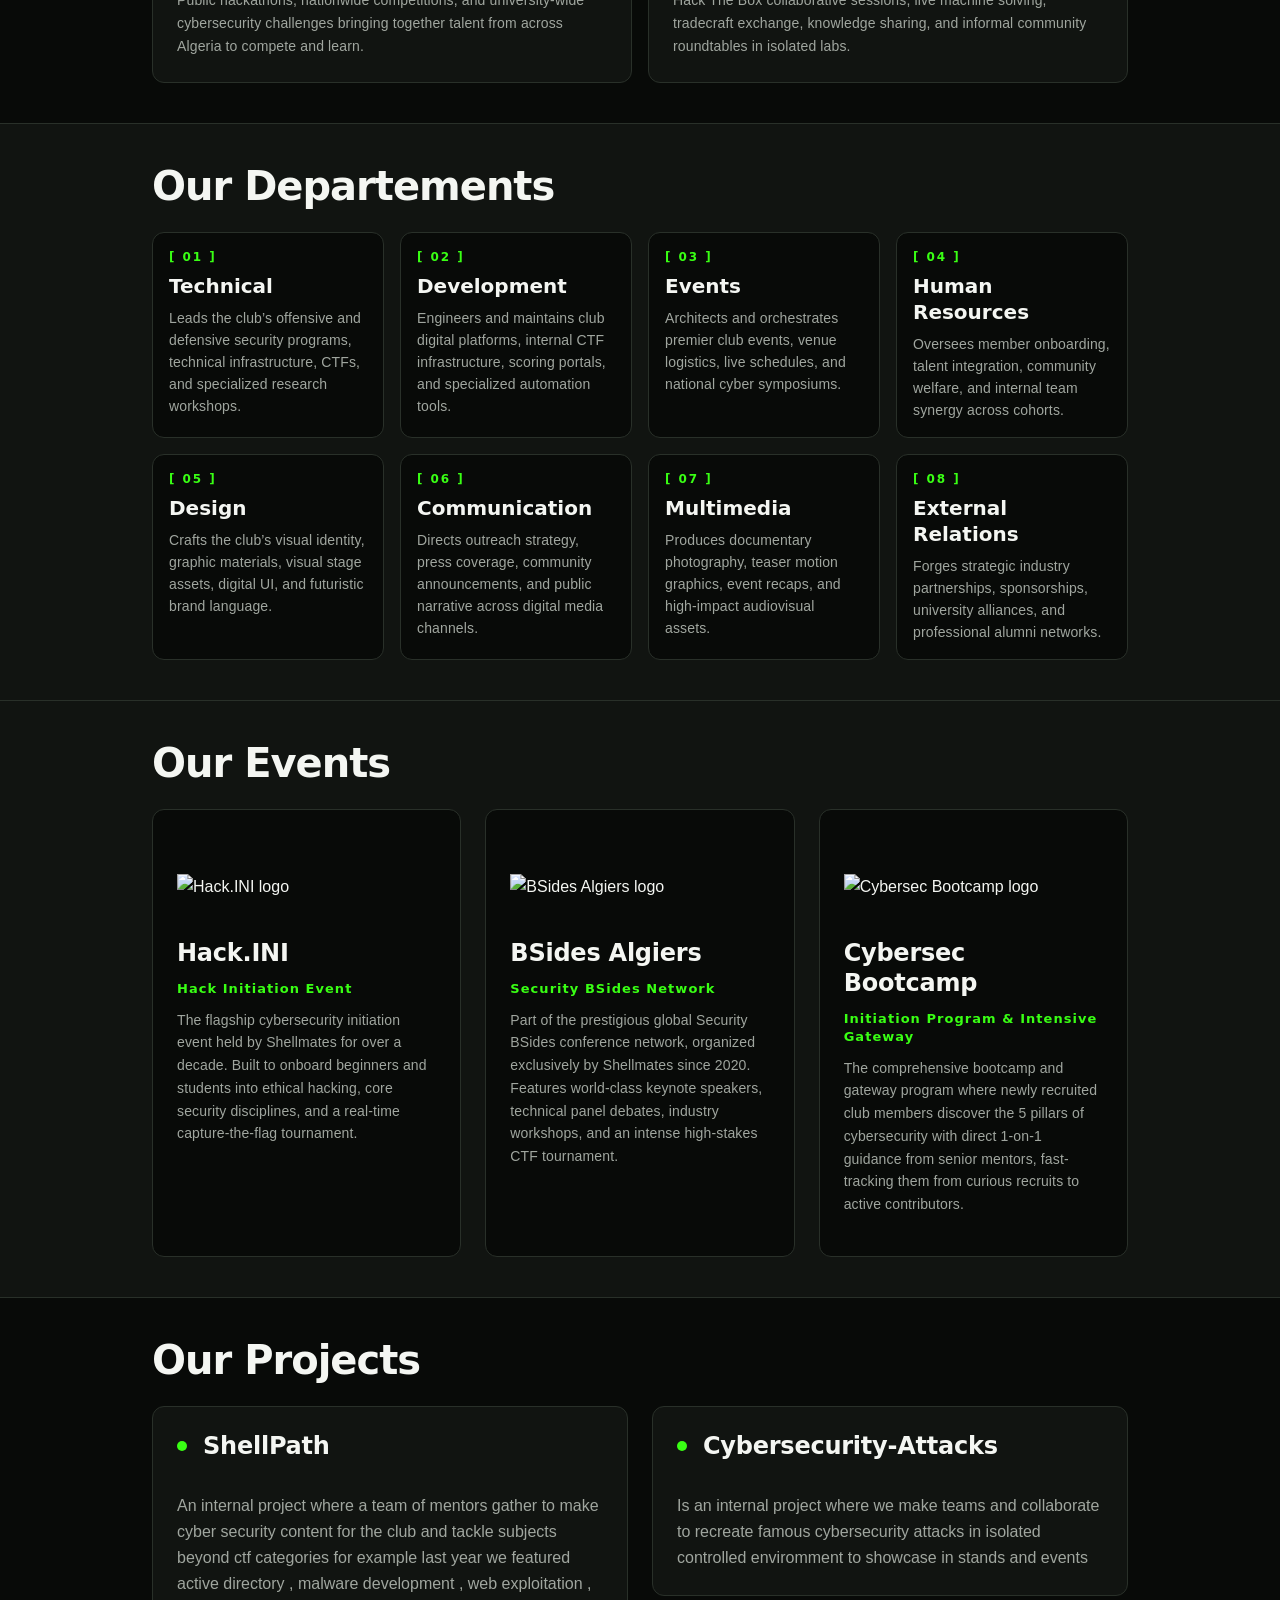
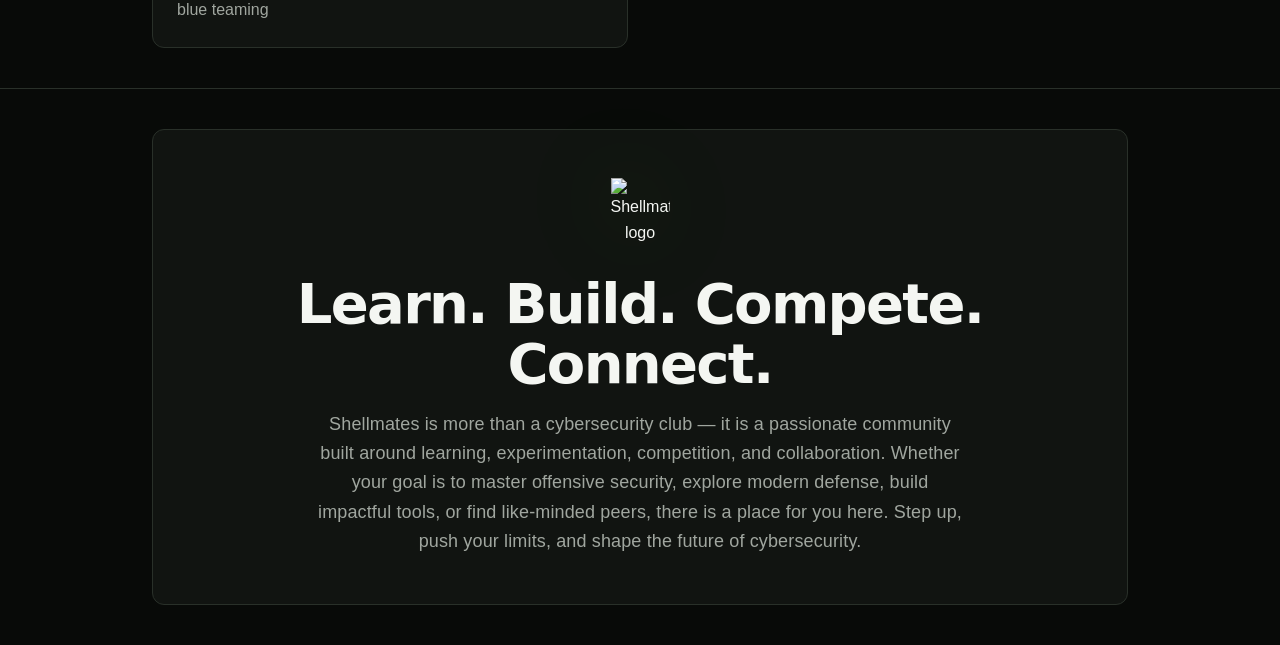
==== commit ca6d5d56: "Add background animation to the hero section" ====
--- a/index.html
+++ b/index.html
@@ -1,124 +1,498 @@
-<!DOCTYPE html>
-<html lang="en">
-<head>
-    <meta charset="UTF-8">
-    <meta name="viewport" content="width=device-width, initial-scale=1">
-    <title>Shellmates | Explore. Exploit. Evolve.</title>
-    <meta name="description" content="Shellmates, the cybersecurity student club of ESI Algiers.">
-    <link rel="preconnect" href="https://fonts.googleapis.com">
-    <link rel="preconnect" href="https://fonts.gstatic.com" crossorigin>
-    <link href="https://fonts.googleapis.com/css2?family=Inter:wght@400;500;600&family=Space+Grotesk:wght@500;600;700&display=swap" rel="stylesheet">
-    <link rel="stylesheet" href="style.css">
-</head>
-<body>
-
-<header class="nav">
-  <div class="container nav-inner">
-    <a href="#home" class="brand"><img src="images/logo-small.png" alt="" width="22" height="22"> SHELLMATES</a>
-    <button class="burger" aria-label="Toggle menu" aria-expanded="false"><span></span><span></span></button>
-    <nav class="links" id="links">
-      <a href="#home" class="active">Home</a>
-      <a href="#about">About</a>
-      <a href="#departments">Departements</a>
-      <a href="#activities">Activities</a>
-      <a href="#events">Events</a>
-      <a href="#projects">Projects</a>
-    </nav>
-  </div>
-</header>
-
-<main>
-<section id="home" class="hero">
-  <canvas id="gridCanvas" aria-hidden="true"></canvas>
-  <div class="container hero-grid">
-    <div>
-      <h1>Explore. Exploit.<br><span class="green">Evolve.</span></h1>
-      <p class="lead">A cybersecurity community built around learning, experimentation, competition, and collaboration. Cultivating elite defensive and offensive security practitioners since 2011.</p>
-      <div class="stats">
-        <div><b>2011</b><small>Founded at ESI</small></div>
-        <div><b>125k+</b><small>Reach</small></div>
-        <div><b>08</b><small>Depts</small></div>
-        <div><b class="green">#1</b><small>Algeria</small></div>
-      </div>
-    </div>
-    <img class="hero-logo" src="images/logo.png" alt="Shellmates shield logo">
-  </div>
-</section>
-
-<section id="about" class="section alt">
-  <div class="container">
-    <h2>About Us</h2>
-    <p class="intro">Founded in 2011 under the name <strong>OWASP Club</strong>, Shellmates is the official cybersecurity student club at the <span class="green">National Higher School of Computer Science in Algiers (ESI)</span>. We are dedicated to promoting cybersecurity awareness, ethical hacking literacy, and technical engineering across Algeria through real-world labs, CTF competitions, and nationwide symposiums.</p>
-    <div class="grid g3">
-      <article class="card"><span class="ico">✦</span><h3>Knowledge Sharing</h3><p>Create a vibrant, ego-free space for open knowledge exchange, peer mentorship, code inspection, and constructive CTF competition.</p></article>
-      <article class="card"><span class="ico">⛨</span><h3>Cybersecurity Fundamentals</h3><p>Introduce students and newcomers to the vital foundations of ethical hacking, secure coding architecture, defensive analysis, and low-level computer systems.</p></article>
-      <article class="card"><span class="ico">◍</span><h3>International Recognition</h3><p>Compete at the highest global CTF arenas, contributing writeups, discovering novel CVEs, and cementing Algeria's presence in global cybersecurity rankings.</p></article>
-    </div>
-  </div>
-</section>
-
-<section id="departments" class="section">
-  <div class="container">
-    <h2>Our Departements</h2>
-    <div class="grid g4">
-      <article class="card dept"><div class="tag"><span>[ 01 ]</span><i>&gt;_</i></div><h3>Technical</h3><p>Leads the club's offensive and defensive security programs, technical infrastructure, CTFs, and specialized research workshops.</p></article>
-      <article class="card dept"><div class="tag"><span>[ 02 ]</span><i>&lt;/&gt;</i></div><h3>Development</h3><p>Engineers and maintains club digital platforms, internal CTF infrastructure, scoring portals, and specialized automation tools.</p></article>
-      <article class="card dept"><div class="tag"><span>[ 03 ]</span><i>✓</i></div><h3>Events</h3><p>Architects and orchestrates premier club events, venue logistics, live schedules, and national cyber symposiums.</p></article>
-      <article class="card dept"><div class="tag"><span>[ 04 ]</span><i>☻</i></div><h3>Human Resources</h3><p>Oversees member onboarding, talent integration, community welfare, and internal team synergy across cohorts.</p></article>
-      <article class="card dept"><div class="tag"><span>[ 05 ]</span><i>✎</i></div><h3>Design</h3><p>Crafts the club's visual identity, graphic materials, visual stage assets, digital UI, and futuristic brand language.</p></article>
-      <article class="card dept"><div class="tag"><span>[ 06 ]</span><i>◁)</i></div><h3>Communication</h3><p>Directs outreach strategy, press coverage, community announcements, and public narrative across digital media channels.</p></article>
-      <article class="card dept"><div class="tag"><span>[ 07 ]</span><i>▶</i></div><h3>Multimedia</h3><p>Produces documentary photography, teaser motion graphics, event recaps, and high-impact audiovisual assets.</p></article>
-      <article class="card dept"><div class="tag"><span>[ 08 ]</span><i>❖</i></div><h3>External Relations</h3><p>Forges strategic industry partnerships, sponsorships, university alliances, and professional alumni networks.</p></article>
-    </div>
-  </div>
-</section>
-
-<section id="activities" class="section alt">
-  <div class="container">
-    <h2>Activities</h2>
-    <p class="intro">Cultivating technical expertise through hands-on training, high-stakes competition, and open community collaboration across four primary pillars.</p>
-    <div class="grid g2">
-      <article class="card wide"><span class="ico green">&gt;_</span><h3>Workshops</h3><p>Hands-on technical sessions covering both offensive and defensive cybersecurity: Web Exploitation, Cryptography, Binary Exploitation (Pwn), Reverse Engineering, and Digital Forensics.</p></article>
-      <article class="card wide"><span class="ico green">⚑</span><h3>Internal Events</h3><p>Exclusive member-only CTFs, practical challenges, adversary team simulations, and technical bonding designed to test stamina, problem-solving speed, and dynamic thinking.</p></article>
-      <article class="card wide"><span class="ico green">◍</span><h3>External Events</h3><p>Public hackathons, nationwide competitions, and university-wide cybersecurity challenges bringing together talent from across Algeria to compete and learn.</p></article>
-      <article class="card wide"><span class="ico green">▤</span><h3>Meetups</h3><p>Hack The Box collaborative sessions, live machine solving, tradecraft exchange, knowledge sharing, and informal community roundtables in isolated labs.</p></article>
-    </div>
-  </div>
-</section>
-
-<section id="events" class="section">
-  <div class="container">
-    <h2>Our Events</h2>
-    <div class="grid g3">
-      <article class="card event"><div class="event-img"><img src="images/hackini.png" alt="Hack.INI"></div><h3>Hack.INI</h3><span class="kicker">Hack Initiation Event</span><p>The flagship cybersecurity initiation event held by Shellmates for over a decade. Built to onboard beginners and students into ethical hacking, core security disciplines, and a real-time capture-the-flag tournament.</p></article>
-      <article class="card event"><div class="event-img"><img src="images/bsides.png" alt="BSides Algiers"></div><h3>BSides Algiers</h3><span class="kicker">Security BSides Network</span><p>Part of the prestigious global Security BSides conference network, organized exclusively by Shellmates since 2020. Features world-class keynote speakers, technical panel debates, industry workshops, and an intense high-stakes CTF tournament.</p></article>
-      <article class="card event"><div class="event-img"><img src="images/cybersec-bootcamp.png" alt="Cybersec Bootcamp"></div><h3>Cybersec Bootcamp</h3><span class="kicker">Initiation Program &amp; Intensive Gateway</span><p>The comprehensive bootcamp and gateway program where newly recruited club members discover the 5 pillars of cybersecurity with direct 1-on-1 guidance from senior mentors, fast-tracking them from curious recruits to active contributors.</p></article>
-    </div>
-  </div>
-</section>
-
-<section id="projects" class="section alt">
-  <div class="container">
-    <h2>Our Projects</h2>
-    <div class="grid g2">
-      <article class="card wide"><h3 class="dot">ShellPath</h3><p>An internal project where a team of mentors gather to make cyber security content for the club and tackle subjects beyond ctf categories for example last year we featured active directory, malware development, web exploitation, blue teaming</p></article>
-      <article class="card wide"><h3 class="dot">Cybersecurity-Attacks</h3><p>Is an internal project where we make teams and collaborate to recreate famous cybersecurity attacks in isolated controlled environment to showcase network defense, and events</p></article>
-    </div>
-  </div>
-</section>
-
-<section class="section cta-wrap">
-  <div class="container">
-    <div class="cta">
-      <img src="images/logo-small.png" alt="" width="44" height="52">
-      <h2>Learn. Build. Compete.<br>Connect.</h2>
-      <p>Shellmates is more than a cybersecurity club — it is a passionate community built around learning, experimentation, competition, and collaboration. Whether your goal is to master offensive security, explore modern defense, build impactful tools, or find like-minded peers, there is a place for you here. Step up, push your limits, and shape the future of cybersecurity.</p>
-    </div>
-  </div>
-</section>
-</main>
-
-<script src="grid.js"></script>
-<script src="script.js"></script>
-</body>
-</html>
+<!DOCTYPE html>
+<html lang="en">
+<head>
+    <meta charset="UTF-8">
+    <meta name="viewport" content="width=device-width, initial-scale=1.0">
+    <title>Shellmates </title>
+    <link rel="stylesheet" href="style.css">
+</head>
+<body>
+   <header class="header">
+    <div class="container">
+      <a class="brand" href="#home">
+        <img src="assets/logo-sm.png" alt="Shellmates logo">
+        SHELLMATES
+      </a>
+      <nav aria-label="Main Navigation">
+        <a href="#home" class="active">Home</a>
+         <a href="#about">About</a>
+        <a href="#activities">Activities</a>
+        <a href="#departements">Departements</a>
+        <a href="#events">Events</a>
+        <a href="#projects">Projects</a>
+      </nav>
+    </div>
+  </header>
+
+  <main>
+    <!-- ================= HERO ================= -->
+
+    <section id="home" class="hero">
+
+      <canvas id="gridCanvas"></canvas>
+
+      <div class="container">
+        <div class="hero-grid">
+          <div class="hero-left">
+            <h1>Explore. Exploit.<br><span class="accent">Evolve.</span></h1>
+            <p>A cybersecurity community built around learning, experimentation, competition, and collaboration. Cultivating elite defensive and offensive security practitioners since 2011.</p>
+            
+            <div class="stats">
+              <div class="stat">
+                <b>2011</b>
+                <span>Founded at<br>ESI</span>
+              </div>
+              <div class="stat">
+                <b>125k+</b>
+                <span>Reach</span>
+              </div>
+              <div class="stat">
+                <b>08</b>
+                <span>Depts</span>
+              </div>
+              <div class="stat">
+                <b class="accent">#1</b>
+                <span>Algeria</span>
+              </div>
+            </div>
+          </div>
+          
+          <div class="hero-right">
+            <img src="assets/emblem.png" alt="Shellmates shield emblem">
+          </div>
+        </div>
+      </div>
+    </section>
+
+    <!-- ================= ABOUT ================= -->
+    <section id="about">
+      <div class="container">
+        <h2>About Us</h2>
+        <p class="lead">
+          Founded in 2011 under the name OWASP Club, Shellmates is the official cybersecurity student club at the National Higher School of Computer Science in Algiers (ESI). We are dedicated to promoting cybersecurity awareness, ethical hacking literacy, and technical engineering across Algeria through real-world labs, CTF competitions, and nationwide symposiums.
+        </p>
+        
+        <div class="grid3">
+          <article class="card">
+            <h3>Knowledge Sharing</h3>
+            <p>Create a vibrant, ego-free space for open knowledge exchange, peer mentorship, code inspection, and constructive CTF competition.</p>
+          </article>
+          
+          <article class="card">
+            <h3>Cybersecurity Fundamentals</h3>
+            <p>Introduce students and newcomers to the vital foundations of ethical hacking, secure coding architecture, defensive analysis, and low-level computer systems.</p>
+          </article>
+          
+          <article class="card">
+            <h3>International Recognition</h3>
+            <p>Compete at the highest global CTF arenas, contributing writeups, discovering novel CVEs, and cementing Algeria’s presence in global cybersecurity rankings.</p>
+          </article>
+        </div>
+      </div>
+    </section>
+
+    <!-- ================= ACTIVITIES ================= -->
+    <section id="activities">
+      <div class="container">
+        <h2>Activities</h2>
+        <p class="sec-sub">Cultivating technical expertise through hands-on training, high-stakes competition, and open community collaboration across four primary pillars.</p>
+        
+        <div class="grid2">
+          <article class="card">
+            <div class="card-title">
+              <h3>Workshops</h3>
+            </div>
+            <p>Hands-on technical sessions covering both offensive and defensive cybersecurity: Web Exploitation, Cryptography, Binary Exploitation (Pwn), Reverse Engineering, and Digital Forensics.</p>
+          </article>
+          
+          <article class="card">
+            <div class="card-title">
+              <h3>Internal Events</h3>
+            </div>
+            <p>Exclusive member-only CTFs, practical challenges, adversary team simulations, and technical bonding designed to test stamina, problem-solving speed, and dynamic thinking.</p>
+          </article>
+          
+          <article class="card">
+            <div class="card-title">
+              <h3>External Events</h3>
+            </div>
+            <p>Public hackathons, nationwide competitions, and university-wide cybersecurity challenges bringing together talent from across Algeria to compete and learn.</p>
+          </article>
+          
+          <article class="card">
+            <div class="card-title">
+              <h3>Meetups</h3>
+            </div>
+            <p>Hack The Box collaborative sessions, live machine solving, tradecraft exchange, knowledge sharing, and informal community roundtables in isolated labs.</p>
+          </article>
+        </div>
+      </div>
+    </section>
+     <!-- ================= DEPARTMENTS ================= -->
+    <section id="departements" class="alt">
+      <div class="container">
+        <h2>Our Departements</h2>
+        
+        <div class="dept-grid">
+          <article class="card">
+            <div class="dept-top">
+              <span class="sg">[ 01 ]</span>
+            </div>
+            <h3>Technical</h3>
+            <p>Leads the club’s offensive and defensive security programs, technical infrastructure, CTFs, and specialized research workshops.</p>
+          </article>
+          
+          <article class="card">
+            <div class="dept-top">
+              <span class="sg">[ 02 ]</span>
+            </div>
+            <h3>Development</h3>
+            <p>Engineers and maintains club digital platforms, internal CTF infrastructure, scoring portals, and specialized automation tools.</p>
+          </article>
+          
+          <article class="card">
+            <div class="dept-top">
+              <span class="sg">[ 03 ]</span>
+            </div>
+            <h3>Events</h3>
+            <p>Architects and orchestrates premier club events, venue logistics, live schedules, and national cyber symposiums.</p>
+          </article>
+          
+          <article class="card">
+            <div class="dept-top">
+              <span class="sg">[ 04 ]</span>
+            </div>
+            <h3>Human Resources</h3>
+            <p>Oversees member onboarding, talent integration, community welfare, and internal team synergy across cohorts.</p>
+          </article>
+          
+          <article class="card">
+            <div class="dept-top">
+              <span class="sg">[ 05 ]</span>
+            </div>
+            <h3>Design</h3>
+            <p>Crafts the club’s visual identity, graphic materials, visual stage assets, digital UI, and futuristic brand language.</p>
+          </article>
+          
+          <article class="card">
+            <div class="dept-top">
+              <span class="sg">[ 06 ]</span>
+            </div>
+            <h3>Communication</h3>
+            <p>Directs outreach strategy, press coverage, community announcements, and public narrative across digital media channels.</p>
+          </article>
+          
+          <article class="card">
+            <div class="dept-top">
+              <span class="sg">[ 07 ]</span>
+            </div>
+            <h3>Multimedia</h3>
+            <p>Produces documentary photography, teaser motion graphics, event recaps, and high-impact audiovisual assets.</p>
+          </article>
+          
+          <article class="card">
+            <div class="dept-top">
+              <span class="sg">[ 08 ]</span>
+            </div>
+            <h3>External Relations</h3>
+            <p>Forges strategic industry partnerships, sponsorships, university alliances, and professional alumni networks.</p>
+          </article>
+        </div>
+      </div>
+    </section>
+
+    
+
+    <!-- ================= EVENTS ================= -->
+    <section id="events" class="alt">
+      <div class="container">
+        <h2>Our Events</h2>
+        
+        <div class="events">
+          <article class="card event">
+            <img src="assets/hack-ini.png" alt="Hack.INI logo">
+            <h3>Hack.INI</h3>
+            <div class="tag">Hack Initiation Event</div>
+            <p>The flagship cybersecurity initiation event held by Shellmates for over a decade. Built to onboard beginners and students into ethical hacking, core security disciplines, and a real-time capture-the-flag tournament.</p>
+          </article>
+          
+          <article class="card event">
+            <img src="assets/bsides.png" alt="BSides Algiers logo">
+            <h3>BSides Algiers</h3>
+            <div class="tag">Security BSides Network</div>
+            <p>Part of the prestigious global Security BSides conference network, organized exclusively by Shellmates since 2020. Features world-class keynote speakers, technical panel debates, industry workshops, and an intense high-stakes CTF tournament.</p>
+          </article>
+          
+          <article class="card event">
+            <img src="assets/bootcamp.png" alt="Cybersec Bootcamp logo">
+            <h3>Cybersec Bootcamp</h3>
+            <div class="tag">Initiation Program &amp; Intensive Gateway</div>
+            <p>The comprehensive bootcamp and gateway program where newly recruited club members discover the 5 pillars of cybersecurity with direct 1-on-1 guidance from senior mentors, fast-tracking them from curious recruits to active contributors.</p>
+          </article>
+        </div>
+      </div>
+    </section>
+
+
+   
+    <!-- ================= PROJECTS ================= -->
+    <section id="projects">
+      <div class="container">
+        <h2>Our Projects</h2>
+        
+        <div class="projects">
+          <article class="card project">
+            <div class="project-head">
+              <span class="dot" aria-hidden="true"></span>
+              <h3>ShellPath</h3>
+            </div>
+            <p>An internal project where a team of mentors gather to make cyber security content for the club and tackle subjects beyond ctf categories for example last year we featured active directory , malware development , web exploitation , blue teaming</p>
+          </article>
+          
+          <article class="card project">
+            <div class="project-head">
+              <span class="dot" aria-hidden="true"></span>
+              <h3>Cybersecurity-Attacks</h3>
+            </div>
+            <p>Is an internal project where we make teams and collaborate to recreate famous cybersecurity attacks in isolated controlled enviromment to showcase in stands and events</p>
+          </article>
+        </div>
+      </div>
+    </section>
+
+    <!-- ================= END / CTA ================= -->
+    <section class="end">
+      <div class="container">
+        <div class="card cta">
+          <img src="assets/logo-lg.png" alt="Shellmates logo">
+          <h2>Learn. Build. Compete.<br>Connect.</h2>
+          <p>Shellmates is more than a cybersecurity club — it is a passionate community built around learning, experimentation, competition, and collaboration. Whether your goal is to master offensive security, explore modern defense, build impactful tools, or find like-minded peers, there is a place for you here. Step up, push your limits, and shape the future of cybersecurity.</p>
+        </div>
+      </div>
+    </section>
+  </main>
+
+<script>
+// Highlight the nav link of the section currently in view
+
+const links = document.querySelectorAll('nav a');
+const io = new IntersectionObserver(es => es.forEach(e => {
+  if (e.isIntersecting) links.forEach(a => a.classList.toggle('active', a.hash === '#' + e.target.id));
+}), { rootMargin: '-20% 0px -60% 0px' });
+document.querySelectorAll('main section[id]').forEach(s => io.observe(s));
+
+// Animated grid background for the hero section
+(function() {
+  const canvas = document.getElementById('gridCanvas');
+  if (!canvas) return;
+  
+  const hero = canvas.parentElement;
+  const ctx = canvas.getContext('2d');
+  const reduceMotion = window.matchMedia('(prefers-reduced-motion: reduce)').matches;
+
+  const config = {
+    gridSize: 80,
+    particleCount: 35,
+    particleSpeedMin: 1,
+    particleSpeedMax: 3.5,
+    particleColors: ['#06ff5d', '#4fff15', '#3e770d'],
+    trailLength: 20,
+    backgroundColor: '#080A08',
+    rippleDuration: 2000,
+    rippleMaxRadius: 200,
+    characterSize: 16
+  };
+
+  const occupiedLines = { horizontal: new Set(), vertical: new Set() };
+  const characters = "ABCDEFGHIJKLMNOPQRSTUVWXYZ0123456789!@#$%^&*()_+-=[]{}|;':,./<>?";
+  const rand = (min, max) => Math.random() * (max - min) + min;
+
+  function resize() {
+    canvas.width = hero.clientWidth;
+    canvas.height = hero.clientHeight;
+    occupiedLines.horizontal.clear();
+    occupiedLines.vertical.clear();
+    particles.forEach(p => p.reset());
+  }
+
+  function drawGrid() {
+    ctx.fillStyle = config.backgroundColor;
+    ctx.fillRect(0, 0, canvas.width, canvas.height);
+
+    const gradient = ctx.createLinearGradient(0, 0, canvas.width, canvas.height);
+    gradient.addColorStop(0, 'rgb(51, 85, 51)');
+    gradient.addColorStop(1, 'rgba(51, 85, 52, 0)');
+    ctx.strokeStyle = gradient;
+    ctx.lineWidth = 1;
+
+    ctx.beginPath();
+    for (let y = 0; y < canvas.height; y += config.gridSize) {
+      ctx.moveTo(0, y);
+      ctx.lineTo(canvas.width, y);
+    }
+    for (let x = 0; x < canvas.width; x += config.gridSize) {
+      ctx.moveTo(x, 0);
+      ctx.lineTo(x, canvas.height);
+    }
+    ctx.stroke();
+  }
+
+  class Particle {
+    constructor() {
+      this.color = config.particleColors[Math.floor(Math.random() * config.particleColors.length)];
+      this.trail = [];
+      this.cooldown = 0;
+      this.reset();
+    }
+
+    update() {
+      if (this.active) {
+        this.trail.push({ x: this.x, y: this.y });
+        if (this.trail.length > config.trailLength) this.trail.shift();
+
+        if (this.direction === 'horizontal') {
+          this.x += this.speed;
+          if (this.x > canvas.width) {
+            this.active = false;
+            occupiedLines.horizontal.delete(this.y);
+          }
+        } else {
+          this.y += this.speed;
+          if (this.y > canvas.height) {
+            this.active = false;
+            occupiedLines.vertical.delete(this.x);
+          }
+        }
+      } else {
+        if (this.trail.length > 0) {
+          this.trail.shift();
+        } else if (this.cooldown > 0) {
+          this.cooldown--;
+        } else {
+          this.reset();
+        }
+      }
+    }
+
+    draw() {
+      if (this.trail.length === 0) return;
+      ctx.fillStyle = this.color;
+      for (let i = 0; i < this.trail.length; i++) {
+        const pt = this.trail[i];
+        ctx.globalAlpha = (i + 1) / this.trail.length;
+        ctx.beginPath();
+        ctx.arc(pt.x, pt.y, 1.5, 0, Math.PI * 2);
+        ctx.fill();
+      }
+      ctx.globalAlpha = 1;
+    }
+
+    findAvailableLine() {
+      if (canvas.width === 0 || canvas.height === 0) return false;
+      for (let attempts = 0; attempts < 30; attempts++) {
+        if (Math.random() > 0.5) {
+          const y = Math.round(Math.random() * canvas.height / config.gridSize) * config.gridSize;
+          if (!occupiedLines.horizontal.has(y)) {
+            this.direction = 'horizontal';
+            this.x = 0;
+            this.y = y;
+            occupiedLines.horizontal.add(y);
+            return true;
+          }
+        } else {
+          const x = Math.round(Math.random() * canvas.width / config.gridSize) * config.gridSize;
+          if (!occupiedLines.vertical.has(x)) {
+            this.direction = 'vertical';
+            this.x = x;
+            this.y = 0;
+            occupiedLines.vertical.add(x);
+            return true;
+          }
+        }
+      }
+      return false;
+    }
+
+    reset() {
+      this.trail = [];
+      this.speed = rand(config.particleSpeedMin, config.particleSpeedMax);
+      this.active = this.findAvailableLine();
+      if (!this.active) {
+        this.cooldown = Math.floor(rand(10, 50));
+      }
+    }
+  }
+
+  class Ripple {
+    constructor(x, y) {
+      this.x = x;
+      this.y = y;
+      this.radius = 0;
+      this.startTime = Date.now();
+    }
+    update() {
+      this.radius = ((Date.now() - this.startTime) / config.rippleDuration) * config.rippleMaxRadius;
+    }
+    draw() {
+      const alpha = Math.max(0, 1 - this.radius / config.rippleMaxRadius);
+      ctx.strokeStyle = `rgba(255, 255, 255, ${alpha})`;
+      ctx.beginPath();
+      ctx.arc(this.x, this.y, this.radius, 0, Math.PI * 2);
+      ctx.stroke();
+
+      if (Math.random() < 0.15) {
+        ctx.fillStyle = `rgba(172, 255, 172, ${alpha})`;
+        ctx.font = `${config.characterSize}px monospace`;
+        ctx.fillText(
+          characters[Math.floor(Math.random() * characters.length)],
+          this.x + (Math.random() - 0.5) * this.radius * 2,
+          this.y + (Math.random() - 0.5) * this.radius * 2
+        );
+      }
+    }
+    isComplete() { return this.radius >= config.rippleMaxRadius; }
+  }
+
+  const particles = Array.from({ length: config.particleCount }, () => new Particle());
+  let ripples = [];
+  let running = false;
+
+  function animate() {
+    if (!running) return;
+    drawGrid();
+    particles.forEach(p => { p.update(); p.draw(); });
+    ripples = ripples.filter(r => !r.isComplete());
+    ripples.forEach(r => { r.update(); r.draw(); });
+    requestAnimationFrame(animate);
+  }
+
+  new ResizeObserver(() => {
+    resize();
+    if (reduceMotion) drawGrid();
+  }).observe(hero);
+
+  if (reduceMotion) return;
+
+  new IntersectionObserver(([entry]) => {
+    if (entry.isIntersecting && !running) {
+      running = true;
+      animate();
+    } else if (!entry.isIntersecting) {
+      running = false;
+    }
+  }).observe(hero);
+
+  hero.addEventListener('click', e => {
+    if (e.target.closest('a, button')) return;
+    const rect = canvas.getBoundingClientRect();
+    ripples.push(new Ripple(e.clientX - rect.left, e.clientY - rect.top));
+  });
+
+})();
+
+
+
+</script>
+
+</body>
+</html>
--- a/style.css
+++ b/style.css
@@ -1,107 +1,486 @@
-:root{
-  --bg:#0a0a0a; --bg-alt:#0e0f0e; --card:#141514; --line:#242624;
-  --text:#f2f2f2; --muted:#9a9d9a; --green:#39ff14;
-  --head:'Space Grotesk',system-ui,sans-serif; --body:'Inter',system-ui,sans-serif;
-}
-*{box-sizing:border-box;margin:0;padding:0}
-html{scroll-behavior:smooth;scroll-padding-top:70px}
-body{background:var(--bg);color:var(--text);font-family:var(--body);line-height:1.6;-webkit-font-smoothing:antialiased}
-img{max-width:100%;display:block}
-a{color:inherit;text-decoration:none}
-:focus-visible{outline:2px solid var(--green);outline-offset:3px}
-.container{width:min(1100px,100% - 48px);margin-inline:auto}
-.green{color:var(--green)}
-
-/* nav */
-.nav{position:sticky;top:0;z-index:10;background:rgba(10,10,10,.92);backdrop-filter:blur(8px);border-bottom:1px solid var(--line)}
-.nav-inner{display:flex;align-items:center;justify-content:space-between;height:68px}
-.brand{display:flex;align-items:center;gap:8px;font-family:var(--head);font-weight:600;font-size:15px}
-.links{display:flex;gap:28px}
-.links a{font-size:11px;font-weight:600;letter-spacing:.08em;text-transform:uppercase;color:var(--muted);transition:color .2s}
-.links a:hover,.links a.active{color:var(--green)}
-.burger{display:none;background:none;border:0;width:32px;height:32px;cursor:pointer;flex-direction:column;justify-content:center;gap:6px}
-.burger span{display:block;height:2px;background:var(--text);width:100%}
-
-/* hero */
-.hero{position:relative;overflow:hidden;padding:70px 0 80px;background:#080a08}
-#gridCanvas{position:absolute;inset:0;width:100%;height:100%;display:block;z-index:0}
-.hero::after{content:"";position:absolute;inset:0;z-index:0;pointer-events:none;background:radial-gradient(circle at 78% 40%,rgba(57,255,20,.07),transparent 45%),linear-gradient(to bottom,transparent 70%,var(--bg))}
-.hero-grid{position:relative;z-index:1;display:grid;grid-template-columns:1.2fr .8fr;align-items:center;gap:40px}
-h1,h2,h3{font-family:var(--head);line-height:1.1}
-h1{font-size:clamp(40px,6vw,56px);font-weight:700;letter-spacing:-.01em}
-.lead{color:var(--muted);max-width:480px;margin:24px 0 56px;font-size:15.5px}
-.hero-logo{width:min(280px,70%);margin-inline:auto;filter:drop-shadow(0 0 30px rgba(57,255,20,.35))}
-.stats{display:inline-flex;border:1px solid var(--line);background:rgba(255,255,255,.02);border-radius:10px;padding:22px 24px;gap:0}
-.stats div{padding:0 22px;border-left:1px solid var(--line)}
-.stats div:first-child{padding-left:14px;border-left:2px solid var(--green)}
-.stats b{display:block;font-family:var(--head);font-size:34px;font-weight:600;line-height:1}
-.stats b.green{color:var(--green)}
-.stats small{display:block;margin-top:8px;font-size:10px;letter-spacing:.14em;text-transform:uppercase;color:var(--muted);font-weight:600}
-
-/* sections */
-.section{padding:72px 0;border-top:1px solid var(--line)}
-.section.alt{background:var(--bg-alt)}
-h2{font-size:clamp(28px,4vw,36px);font-weight:600;margin-bottom:20px}
-.intro{color:var(--muted);max-width:720px;margin-bottom:36px}
-.intro strong{color:var(--text)}
-.grid{display:grid;gap:20px;margin-top:32px}
-.intro + .grid{margin-top:0}
-.g2{grid-template-columns:repeat(2,1fr)}
-.g3{grid-template-columns:repeat(3,1fr)}
-.g4{grid-template-columns:repeat(4,1fr);gap:16px}
-
-.card{background:var(--card);border:1px solid var(--line);border-radius:10px;padding:24px;transition:border-color .2s}
-.card:hover{border-color:rgba(57,255,20,.4)}
-.card h3{font-size:18px;font-weight:500;margin:10px 0 8px}
-.card p{font-size:13px;color:var(--muted);line-height:1.6}
-.ico{color:var(--muted);font-size:16px}
-.ico.green{color:var(--green);float:right;font-family:var(--body);font-size:14px;font-weight:600}
-.dept{padding:18px}
-.dept h3{font-size:17px;margin:14px 0 8px}
-.dept p{font-size:12px}
-.tag{display:flex;justify-content:space-between;align-items:center;font-size:10px;color:var(--green);letter-spacing:.1em}
-.tag i{font-style:normal;color:var(--muted);font-size:13px}
-.wide{padding:28px}
-.wide h3{margin-top:0}
-
-/* events */
-.event{padding:20px 22px 26px}
-.event-img{height:150px;display:flex;align-items:center;margin-bottom:12px}
-.event-img img{max-height:90px;width:auto}
-.event h3{font-size:20px;margin:0 0 8px}
-.kicker{display:block;font-size:11px;color:var(--green);font-weight:600;letter-spacing:.06em;margin-bottom:12px}
-
-/* projects */
-.dot{display:flex;align-items:center;gap:12px;margin-bottom:20px !important}
-.dot::before{content:"";width:8px;height:8px;border-radius:50%;background:var(--green);box-shadow:0 0 8px var(--green)}
-
-/* cta */
-.cta-wrap{padding:60px 0 80px}
-.cta{border:1px solid var(--line);background:var(--card);border-radius:12px;text-align:center;padding:60px 32px 70px}
-.cta img{margin:0 auto 18px;filter:drop-shadow(0 0 14px rgba(57,255,20,.5))}
-.cta h2{font-size:clamp(34px,5vw,48px);font-weight:600;margin-bottom:22px}
-.cta p{color:var(--muted);max-width:640px;margin-inline:auto;font-size:15px}
-
-/* reveal (used by script.js) */
-.hero .stats{opacity:0;transform:translateY(10px);animation:in .7s .2s forwards}
-@keyframes in{to{opacity:1;transform:none}}
-
-/* responsive */
-@media(max-width:960px){
-  .g4{grid-template-columns:repeat(2,1fr)}
-  .g3{grid-template-columns:1fr}
-  .hero-grid{grid-template-columns:1fr}
-  .hero-logo{order:-1;width:200px;margin:0}
-}
-@media(max-width:700px){
-  .burger{display:flex}
-  .links{position:absolute;top:68px;left:0;right:0;flex-direction:column;gap:0;background:var(--bg);border-bottom:1px solid var(--line);display:none}
-  .links.open{display:flex}
-  .links a{padding:16px 24px;border-top:1px solid var(--line)}
-  .g2,.g4{grid-template-columns:1fr}
-  .stats{display:grid;grid-template-columns:1fr 1fr;gap:20px 0}
-}
-@media(prefers-reduced-motion:reduce){
-  html{scroll-behavior:auto}
-  .hero .stats{animation:none;opacity:1;transform:none}
-}
+:root{
+  --bg:#080a08;
+  --surface:#111411;
+  --border:#293029;
+  --text:#f4f6f2;
+  --muted:#a0a69f;
+  --accent:#39ff14;
+  --glow:rgba(57,255,20,.35);
+  color-scheme:dark
+}
+
+*{
+  box-sizing:border-box;
+  margin:0;
+  padding:0
+}
+
+
+html{
+  scroll-behavior:smooth
+}
+
+body {
+      background-color: var(--bg);
+      color: var(--text);
+
+      font-family: -apple-system, BlinkMacSystemFont, "Segoe UI", Roboto, Helvetica, Arial, sans-serif, "Apple Color Emoji", "Segoe UI Emoji", "Segoe UI Symbol";
+      font-size: 16px;
+      font-weight: 400;
+      line-height: 26px;
+    }
+
+    a {
+      color: inherit;
+      text-decoration: none;
+    }
+
+    img {
+      display: block;
+      max-width: 100%;
+    }
+
+   
+    h1, h2, h3, .sg, .brand, .stat b, .stat span, nav a, .tag {
+      
+      font-family: ui-sans-serif, system-ui, -apple-system, BlinkMacSystemFont, "Segoe UI", Roboto, "Helvetica Neue", Arial, sans-serif;
+      font-weight: 700;
+    }
+
+    h2 {
+      margin-bottom: 24px;
+      font-size: 40px;
+      line-height: 44px;
+      letter-spacing: -1px;
+    }
+
+    p {
+      color: var(--muted);
+    }
+
+    
+    .container {
+      max-width: 1040px;
+      margin: 0 auto;
+      padding: 0 32px;
+    }
+
+    section {
+      padding: 40px 0;
+      border-bottom: 1px solid var(--border);
+      scroll-margin-top: 81px;
+    }
+
+    section.alt {
+      background-color: var(--surface);
+    }
+
+    .card {
+      padding: 24px;
+      background-color: var(--surface);
+      border: 1px solid var(--border);
+      border-radius: 12px;
+    }
+
+    .alt .card, 
+    .card.dark {
+      background-color: var(--bg);
+    }
+
+    .card h3 {
+      font-size: 20px;
+      line-height: 26px;
+      color: var(--text);
+    }
+
+    .card p {
+      font-size: 14px;
+      line-height: 22px;
+      letter-spacing: 0.14px;
+    }
+
+    .accent {
+      color: var(--accent);
+    }
+
+    .header {
+      position: sticky;
+      top: 0;
+      z-index: 10;
+      height: 81px;
+      background-color: var(--bg);
+      border-bottom: 1px solid var(--border);
+      -webkit-backdrop-filter: blur(24px);
+      backdrop-filter: blur(24px);
+    }
+
+    .header .container {
+      display: flex;
+      align-items: center;
+      justify-content: space-between;
+      gap: 16px;
+      height: 80px;
+    }
+
+    .brand {
+      display: flex;
+      align-items: center;
+      gap: 8px;
+      font-size: 20px;
+      line-height: 26px;
+      letter-spacing: -0.5px;
+    }
+
+    .brand img {
+      width: 26px;
+      height: 36px;
+      filter: drop-shadow(0 0 48px var(--glow));
+    }
+
+    nav {
+      display: flex;
+      gap: 24px;
+      overflow-x: auto;
+    }
+
+    nav a {
+      color: var(--muted);
+      font-size: 13px;
+      line-height: 18px;
+      letter-spacing: 0.65px;
+      text-transform: uppercase;
+      transition: color 0.2s ease-in-out;
+    }
+
+    nav a:hover, 
+    nav a.active {
+      color: var(--accent);
+    }
+
+    .hero {
+      position: relative;
+      overflow: hidden;
+    }
+
+    #gridCanvas {
+      position: absolute;
+      top: 0;
+      left: 0;
+      width: 100%;
+      height: 100%;
+      z-index: 0;
+      pointer-events: none;
+    }
+
+    .hero .container {
+      position: relative;
+      z-index: 1;
+      max-width: 1280px;
+      padding: 0 152px;
+    }
+
+    .hero-grid {
+      display: grid;
+      grid-template-columns: 1.45fr 1fr;
+      gap: 40px;
+      min-height: 467px;
+    }
+
+    .hero-left {
+      display: flex;
+      flex-direction: column;
+    }
+
+    .hero h1 {
+      font-size: 62px;
+      line-height: 65px;
+      letter-spacing: -1.55px;
+    }
+
+    .hero h1 .accent {
+      text-shadow: 0 0 48px var(--glow);
+    }
+
+    .hero-left p {
+      max-width: 547px;
+      margin-top: 8px;
+      font-size: 18px;
+      line-height: 30px;
+    }
+
+    
+    .stats {
+      display: grid;
+      grid-template-columns: repeat(4, 1fr);
+      gap: 16px;
+      margin-top: auto;
+      padding: 16px;
+      background-color: var(--surface);
+      border: 1px solid var(--border);
+      border-radius: 12px;
+    }
+
+    .stat {
+      padding-left: 8px;
+      border-left: 1px solid var(--border);
+    }
+
+    .stat:first-child {
+      border-color: var(--accent);
+    }
+
+    .stat b {
+      display: block;
+      font-size: 40px;
+      line-height: 44px;
+      letter-spacing: -1px;
+    }
+
+    .stat span {
+      display: block;
+      margin-top: 4px;
+      color: var(--muted);
+      font-size: 12px;
+      line-height: 16px;
+      letter-spacing: 1.92px;
+      text-transform: uppercase;
+    }
+
+    .hero-right {
+      display: flex;
+      align-items: center;
+      justify-content: center;
+    }
+
+    .hero-right img {
+      width: 236px;
+      height: 320px;
+      filter: drop-shadow(0 0 48px var(--glow));
+    }
+
+   
+    .lead {
+      max-width: 720px;
+      margin-bottom: 24px;
+      font-size: 18px;
+      line-height: 30px;
+    }
+
+    .grid3 {
+      display: grid;
+      grid-template-columns: repeat(3, 1fr);
+      gap: 16px;
+      align-items: start;
+      padding-top: 16px;
+    }
+
+    .grid3 .card {
+      color: var(--muted);
+    }
+
+    .dept-grid {
+      display: grid;
+      grid-template-columns: repeat(4, 1fr);
+      gap: 16px;
+    }
+
+    .dept-grid .card {
+      display: flex;
+      flex-direction: column;
+      gap: 8px;
+      padding: 16px;
+    }
+
+    .dept-top {
+      display: flex;
+      align-items: center;
+      justify-content: space-between;
+      color: var(--muted);
+    }
+
+    .dept-top .sg {
+      color: var(--accent);
+      font-size: 12px;
+      line-height: 16px;
+      letter-spacing: 1.92px;
+    }
+
+    
+    .sec-sub {
+      max-width: 701px;
+      margin: -16px 0 24px;
+      font-size: 16px;
+      line-height: 26px;
+    }
+
+    .grid2 {
+      display: grid;
+      grid-template-columns: repeat(2, 1fr);
+      gap: 24px 16px;
+      align-items: start;
+    }
+
+    .card-title {
+      display: flex;
+      align-items: center;
+      justify-content: space-between;
+      margin-bottom: 11px;
+      color: var(--accent);
+    }
+
+    .card-title h3 {
+      color: var(--text);
+    }
+
+    .grid2 .card p {
+      line-height: 22.75px;
+    }
+
+    .events {
+      display: grid;
+      grid-template-columns: repeat(3, 1fr);
+      gap: 24px;
+    }
+
+    .event {
+      padding: 64px 24px 40px;
+    }
+
+    .event img {
+      width: auto;
+      height: 48px;
+      margin-bottom: 16px;
+    }
+
+    .event h3 {
+      font-size: 24px;
+      line-height: 30px;
+      letter-spacing: -0.24px;
+    }
+
+    .event .tag {
+      margin: 12px 0 11px;
+      color: var(--accent);
+      font-size: 13px;
+      line-height: 18px;
+      letter-spacing: 1.04px;
+    }
+
+    .event p {
+      line-height: 22.75px;
+    }
+
+   
+    .projects {
+      display: grid;
+      grid-template-columns: repeat(2, 1fr);
+      gap: 24px;
+      align-items: start;
+    }
+
+    .project-head {
+      display: flex;
+      align-items: center;
+      gap: 16px;
+      margin-bottom: 32px;
+    }
+
+    .dot {
+      width: 10px;
+      height: 10px;
+      background-color: var(--accent);
+      border-radius: 9999px;
+    }
+
+    .project-head h3 {
+      font-size: 24px;
+      line-height: 30px;
+      letter-spacing: -0.24px;
+    }
+
+    .project p {
+      font-size: 16px;
+      line-height: 26px;
+      letter-spacing: 0;
+    }
+
+    .end {
+      border-bottom: 0;
+    }
+
+    .end .container {
+      max-width: 1280px;
+      padding: 0 152px;
+    }
+
+    .cta {
+      display: flex;
+      flex-direction: column;
+      align-items: center;
+      gap: 16px;
+      padding: 48px;
+      text-align: center;
+    }
+
+    .cta img {
+      width: 59px;
+      height: 80px;
+      filter: drop-shadow(0 0 48px var(--glow));
+    }
+
+    .cta h2 {
+      margin: 0;
+      font-size: 56px;
+      line-height: 60px;
+      letter-spacing: -1.68px;
+    }
+
+    .cta p {
+      max-width: 651px;
+      font-size: 18px;
+      line-height: 29.25px;
+    }
+
+
+    @media (max-width: 1000px) {
+      .hero .container, 
+      .end .container {
+        padding: 0 24px;
+      }
+      
+      .hero-grid,
+      .grid3, 
+      .events, 
+      .projects {
+        grid-template-columns: 1fr;
+      }
+
+      .dept-grid {
+        grid-template-columns: repeat(2, 1fr);
+      }
+    }
+
+    @media (max-width: 640px) {
+      .container {
+        padding: 0 16px;
+      }
+
+      .hero h1 {
+        font-size: 44px;
+        line-height: 48px;
+      }
+
+      .cta h2 {
+        font-size: 36px;
+        line-height: 42px;
+      }
+
+      .grid2, 
+      .dept-grid {
+        grid-template-columns: 1fr;
+      }
+
+      .stats {
+        grid-template-columns: repeat(2, 1fr);
+      }
+    }
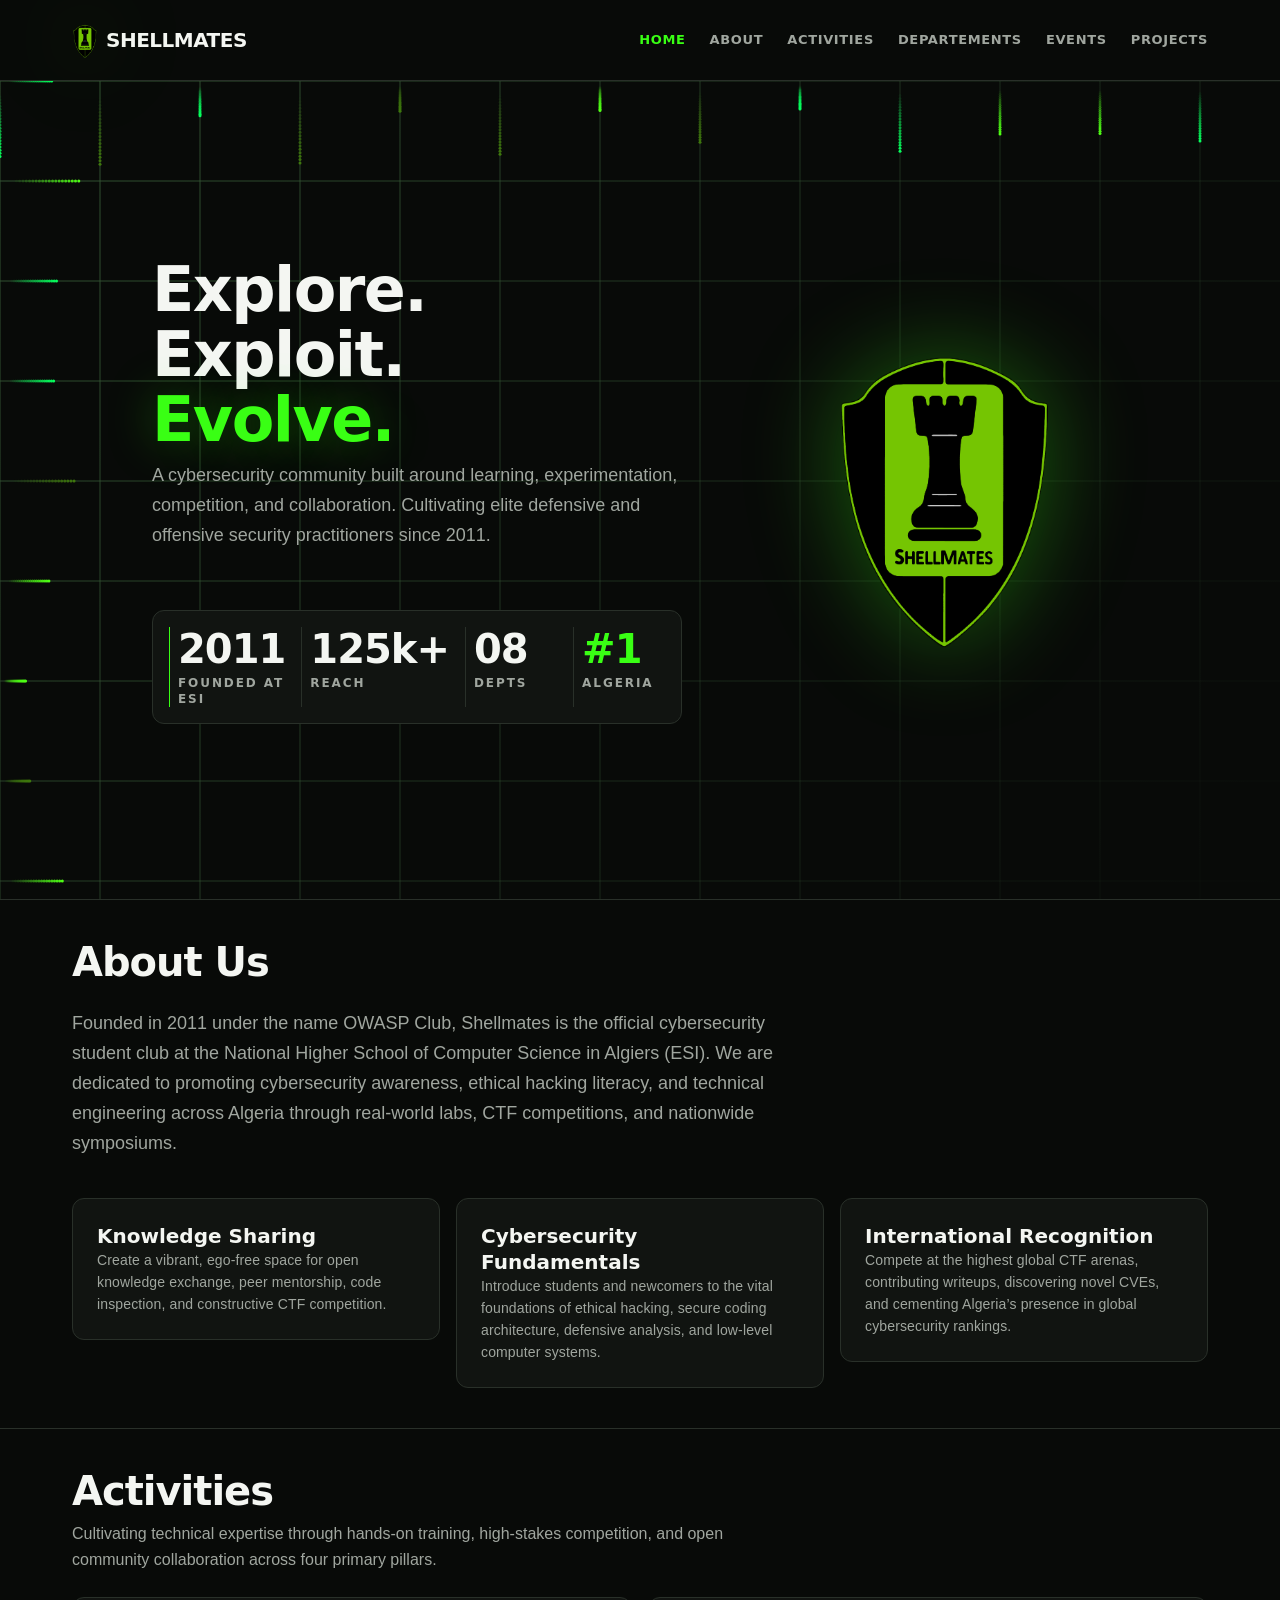
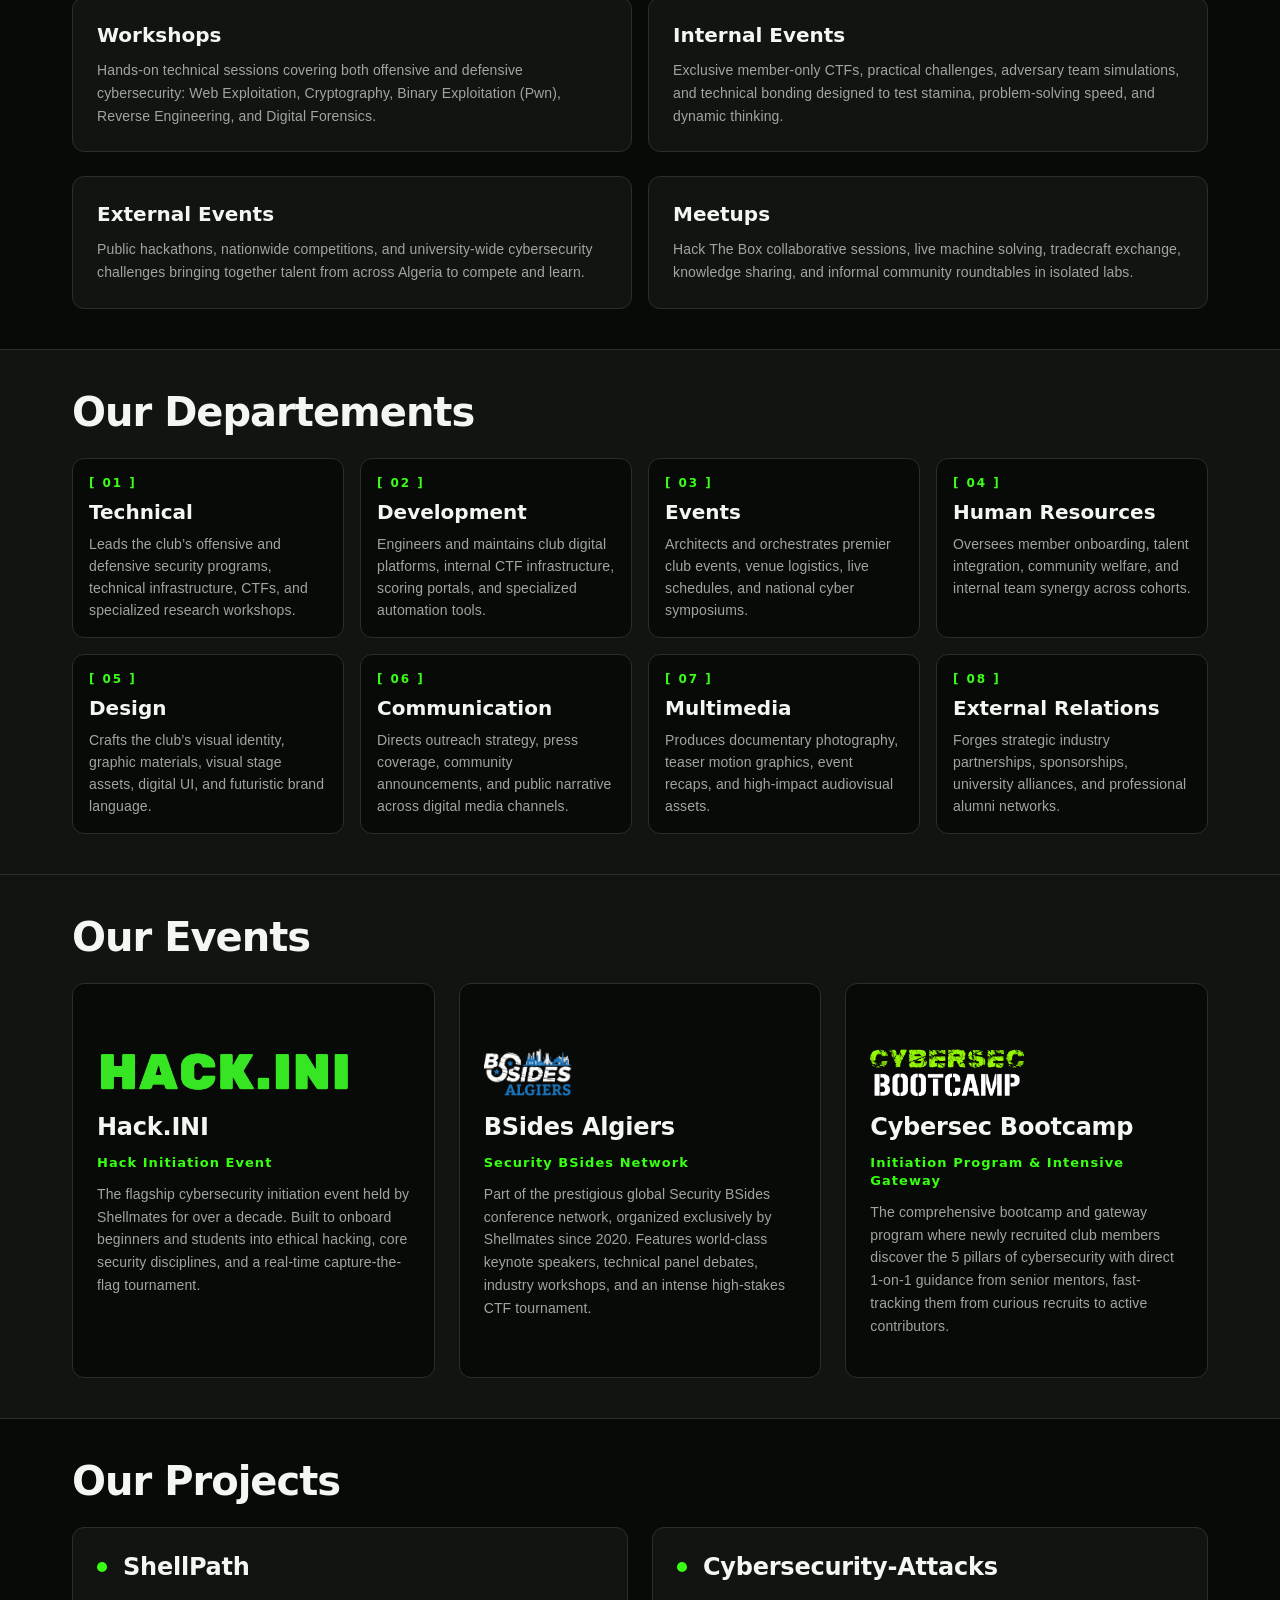
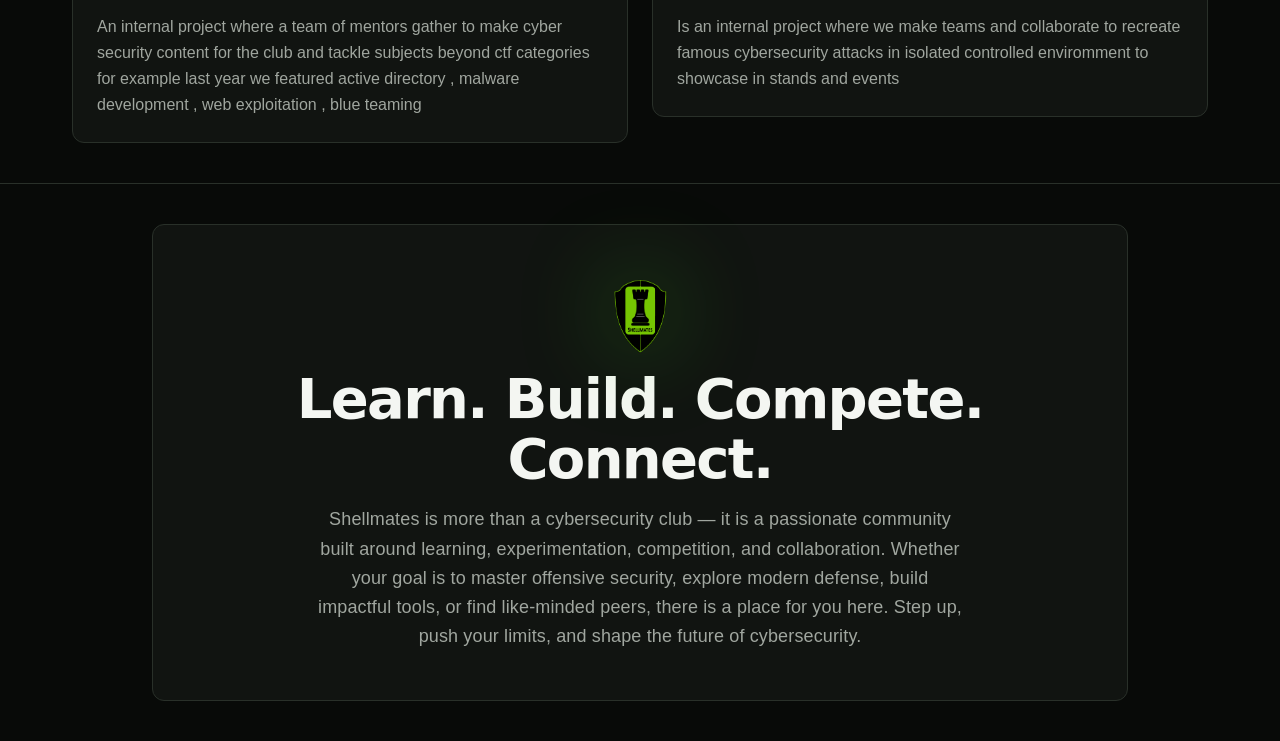
==== commit 2bcc957c: "fixed images paths , fix index.html,added some effects" ====
--- a/index.html
+++ b/index.html
@@ -1,498 +1,279 @@
-<!DOCTYPE html>
-<html lang="en">
-<head>
-    <meta charset="UTF-8">
-    <meta name="viewport" content="width=device-width, initial-scale=1.0">
-    <title>Shellmates </title>
-    <link rel="stylesheet" href="style.css">
-</head>
-<body>
-   <header class="header">
-    <div class="container">
-      <a class="brand" href="#home">
-        <img src="assets/logo-sm.png" alt="Shellmates logo">
-        SHELLMATES
-      </a>
-      <nav aria-label="Main Navigation">
-        <a href="#home" class="active">Home</a>
-         <a href="#about">About</a>
-        <a href="#activities">Activities</a>
-        <a href="#departements">Departements</a>
-        <a href="#events">Events</a>
-        <a href="#projects">Projects</a>
-      </nav>
-    </div>
-  </header>
-
-  <main>
-    <!-- ================= HERO ================= -->
-
-    <section id="home" class="hero">
-
-      <canvas id="gridCanvas"></canvas>
-
-      <div class="container">
-        <div class="hero-grid">
-          <div class="hero-left">
-            <h1>Explore. Exploit.<br><span class="accent">Evolve.</span></h1>
-            <p>A cybersecurity community built around learning, experimentation, competition, and collaboration. Cultivating elite defensive and offensive security practitioners since 2011.</p>
-            
-            <div class="stats">
-              <div class="stat">
-                <b>2011</b>
-                <span>Founded at<br>ESI</span>
-              </div>
-              <div class="stat">
-                <b>125k+</b>
-                <span>Reach</span>
-              </div>
-              <div class="stat">
-                <b>08</b>
-                <span>Depts</span>
-              </div>
-              <div class="stat">
-                <b class="accent">#1</b>
-                <span>Algeria</span>
-              </div>
-            </div>
-          </div>
-          
-          <div class="hero-right">
-            <img src="assets/emblem.png" alt="Shellmates shield emblem">
-          </div>
-        </div>
-      </div>
-    </section>
-
-    <!-- ================= ABOUT ================= -->
-    <section id="about">
-      <div class="container">
-        <h2>About Us</h2>
-        <p class="lead">
-          Founded in 2011 under the name OWASP Club, Shellmates is the official cybersecurity student club at the National Higher School of Computer Science in Algiers (ESI). We are dedicated to promoting cybersecurity awareness, ethical hacking literacy, and technical engineering across Algeria through real-world labs, CTF competitions, and nationwide symposiums.
-        </p>
-        
-        <div class="grid3">
-          <article class="card">
-            <h3>Knowledge Sharing</h3>
-            <p>Create a vibrant, ego-free space for open knowledge exchange, peer mentorship, code inspection, and constructive CTF competition.</p>
-          </article>
-          
-          <article class="card">
-            <h3>Cybersecurity Fundamentals</h3>
-            <p>Introduce students and newcomers to the vital foundations of ethical hacking, secure coding architecture, defensive analysis, and low-level computer systems.</p>
-          </article>
-          
-          <article class="card">
-            <h3>International Recognition</h3>
-            <p>Compete at the highest global CTF arenas, contributing writeups, discovering novel CVEs, and cementing Algeria’s presence in global cybersecurity rankings.</p>
-          </article>
-        </div>
-      </div>
-    </section>
-
-    <!-- ================= ACTIVITIES ================= -->
-    <section id="activities">
-      <div class="container">
-        <h2>Activities</h2>
-        <p class="sec-sub">Cultivating technical expertise through hands-on training, high-stakes competition, and open community collaboration across four primary pillars.</p>
-        
-        <div class="grid2">
-          <article class="card">
-            <div class="card-title">
-              <h3>Workshops</h3>
-            </div>
-            <p>Hands-on technical sessions covering both offensive and defensive cybersecurity: Web Exploitation, Cryptography, Binary Exploitation (Pwn), Reverse Engineering, and Digital Forensics.</p>
-          </article>
-          
-          <article class="card">
-            <div class="card-title">
-              <h3>Internal Events</h3>
-            </div>
-            <p>Exclusive member-only CTFs, practical challenges, adversary team simulations, and technical bonding designed to test stamina, problem-solving speed, and dynamic thinking.</p>
-          </article>
-          
-          <article class="card">
-            <div class="card-title">
-              <h3>External Events</h3>
-            </div>
-            <p>Public hackathons, nationwide competitions, and university-wide cybersecurity challenges bringing together talent from across Algeria to compete and learn.</p>
-          </article>
-          
-          <article class="card">
-            <div class="card-title">
-              <h3>Meetups</h3>
-            </div>
-            <p>Hack The Box collaborative sessions, live machine solving, tradecraft exchange, knowledge sharing, and informal community roundtables in isolated labs.</p>
-          </article>
-        </div>
-      </div>
-    </section>
-     <!-- ================= DEPARTMENTS ================= -->
-    <section id="departements" class="alt">
-      <div class="container">
-        <h2>Our Departements</h2>
-        
-        <div class="dept-grid">
-          <article class="card">
-            <div class="dept-top">
-              <span class="sg">[ 01 ]</span>
-            </div>
-            <h3>Technical</h3>
-            <p>Leads the club’s offensive and defensive security programs, technical infrastructure, CTFs, and specialized research workshops.</p>
-          </article>
-          
-          <article class="card">
-            <div class="dept-top">
-              <span class="sg">[ 02 ]</span>
-            </div>
-            <h3>Development</h3>
-            <p>Engineers and maintains club digital platforms, internal CTF infrastructure, scoring portals, and specialized automation tools.</p>
-          </article>
-          
-          <article class="card">
-            <div class="dept-top">
-              <span class="sg">[ 03 ]</span>
-            </div>
-            <h3>Events</h3>
-            <p>Architects and orchestrates premier club events, venue logistics, live schedules, and national cyber symposiums.</p>
-          </article>
-          
-          <article class="card">
-            <div class="dept-top">
-              <span class="sg">[ 04 ]</span>
-            </div>
-            <h3>Human Resources</h3>
-            <p>Oversees member onboarding, talent integration, community welfare, and internal team synergy across cohorts.</p>
-          </article>
-          
-          <article class="card">
-            <div class="dept-top">
-              <span class="sg">[ 05 ]</span>
-            </div>
-            <h3>Design</h3>
-            <p>Crafts the club’s visual identity, graphic materials, visual stage assets, digital UI, and futuristic brand language.</p>
-          </article>
-          
-          <article class="card">
-            <div class="dept-top">
-              <span class="sg">[ 06 ]</span>
-            </div>
-            <h3>Communication</h3>
-            <p>Directs outreach strategy, press coverage, community announcements, and public narrative across digital media channels.</p>
-          </article>
-          
-          <article class="card">
-            <div class="dept-top">
-              <span class="sg">[ 07 ]</span>
-            </div>
-            <h3>Multimedia</h3>
-            <p>Produces documentary photography, teaser motion graphics, event recaps, and high-impact audiovisual assets.</p>
-          </article>
-          
-          <article class="card">
-            <div class="dept-top">
-              <span class="sg">[ 08 ]</span>
-            </div>
-            <h3>External Relations</h3>
-            <p>Forges strategic industry partnerships, sponsorships, university alliances, and professional alumni networks.</p>
-          </article>
-        </div>
-      </div>
-    </section>
-
-    
-
-    <!-- ================= EVENTS ================= -->
-    <section id="events" class="alt">
-      <div class="container">
-        <h2>Our Events</h2>
-        
-        <div class="events">
-          <article class="card event">
-            <img src="assets/hack-ini.png" alt="Hack.INI logo">
-            <h3>Hack.INI</h3>
-            <div class="tag">Hack Initiation Event</div>
-            <p>The flagship cybersecurity initiation event held by Shellmates for over a decade. Built to onboard beginners and students into ethical hacking, core security disciplines, and a real-time capture-the-flag tournament.</p>
-          </article>
-          
-          <article class="card event">
-            <img src="assets/bsides.png" alt="BSides Algiers logo">
-            <h3>BSides Algiers</h3>
-            <div class="tag">Security BSides Network</div>
-            <p>Part of the prestigious global Security BSides conference network, organized exclusively by Shellmates since 2020. Features world-class keynote speakers, technical panel debates, industry workshops, and an intense high-stakes CTF tournament.</p>
-          </article>
-          
-          <article class="card event">
-            <img src="assets/bootcamp.png" alt="Cybersec Bootcamp logo">
-            <h3>Cybersec Bootcamp</h3>
-            <div class="tag">Initiation Program &amp; Intensive Gateway</div>
-            <p>The comprehensive bootcamp and gateway program where newly recruited club members discover the 5 pillars of cybersecurity with direct 1-on-1 guidance from senior mentors, fast-tracking them from curious recruits to active contributors.</p>
-          </article>
-        </div>
-      </div>
-    </section>
-
-
-   
-    <!-- ================= PROJECTS ================= -->
-    <section id="projects">
-      <div class="container">
-        <h2>Our Projects</h2>
-        
-        <div class="projects">
-          <article class="card project">
-            <div class="project-head">
-              <span class="dot" aria-hidden="true"></span>
-              <h3>ShellPath</h3>
-            </div>
-            <p>An internal project where a team of mentors gather to make cyber security content for the club and tackle subjects beyond ctf categories for example last year we featured active directory , malware development , web exploitation , blue teaming</p>
-          </article>
-          
-          <article class="card project">
-            <div class="project-head">
-              <span class="dot" aria-hidden="true"></span>
-              <h3>Cybersecurity-Attacks</h3>
-            </div>
-            <p>Is an internal project where we make teams and collaborate to recreate famous cybersecurity attacks in isolated controlled enviromment to showcase in stands and events</p>
-          </article>
-        </div>
-      </div>
-    </section>
-
-    <!-- ================= END / CTA ================= -->
-    <section class="end">
-      <div class="container">
-        <div class="card cta">
-          <img src="assets/logo-lg.png" alt="Shellmates logo">
-          <h2>Learn. Build. Compete.<br>Connect.</h2>
-          <p>Shellmates is more than a cybersecurity club — it is a passionate community built around learning, experimentation, competition, and collaboration. Whether your goal is to master offensive security, explore modern defense, build impactful tools, or find like-minded peers, there is a place for you here. Step up, push your limits, and shape the future of cybersecurity.</p>
-        </div>
-      </div>
-    </section>
-  </main>
-
-<script>
-// Highlight the nav link of the section currently in view
-
-const links = document.querySelectorAll('nav a');
-const io = new IntersectionObserver(es => es.forEach(e => {
-  if (e.isIntersecting) links.forEach(a => a.classList.toggle('active', a.hash === '#' + e.target.id));
-}), { rootMargin: '-20% 0px -60% 0px' });
-document.querySelectorAll('main section[id]').forEach(s => io.observe(s));
-
-// Animated grid background for the hero section
-(function() {
-  const canvas = document.getElementById('gridCanvas');
-  if (!canvas) return;
-  
-  const hero = canvas.parentElement;
-  const ctx = canvas.getContext('2d');
-  const reduceMotion = window.matchMedia('(prefers-reduced-motion: reduce)').matches;
-
-  const config = {
-    gridSize: 80,
-    particleCount: 35,
-    particleSpeedMin: 1,
-    particleSpeedMax: 3.5,
-    particleColors: ['#06ff5d', '#4fff15', '#3e770d'],
-    trailLength: 20,
-    backgroundColor: '#080A08',
-    rippleDuration: 2000,
-    rippleMaxRadius: 200,
-    characterSize: 16
-  };
-
-  const occupiedLines = { horizontal: new Set(), vertical: new Set() };
-  const characters = "ABCDEFGHIJKLMNOPQRSTUVWXYZ0123456789!@#$%^&*()_+-=[]{}|;':,./<>?";
-  const rand = (min, max) => Math.random() * (max - min) + min;
-
-  function resize() {
-    canvas.width = hero.clientWidth;
-    canvas.height = hero.clientHeight;
-    occupiedLines.horizontal.clear();
-    occupiedLines.vertical.clear();
-    particles.forEach(p => p.reset());
-  }
-
-  function drawGrid() {
-    ctx.fillStyle = config.backgroundColor;
-    ctx.fillRect(0, 0, canvas.width, canvas.height);
-
-    const gradient = ctx.createLinearGradient(0, 0, canvas.width, canvas.height);
-    gradient.addColorStop(0, 'rgb(51, 85, 51)');
-    gradient.addColorStop(1, 'rgba(51, 85, 52, 0)');
-    ctx.strokeStyle = gradient;
-    ctx.lineWidth = 1;
-
-    ctx.beginPath();
-    for (let y = 0; y < canvas.height; y += config.gridSize) {
-      ctx.moveTo(0, y);
-      ctx.lineTo(canvas.width, y);
-    }
-    for (let x = 0; x < canvas.width; x += config.gridSize) {
-      ctx.moveTo(x, 0);
-      ctx.lineTo(x, canvas.height);
-    }
-    ctx.stroke();
-  }
-
-  class Particle {
-    constructor() {
-      this.color = config.particleColors[Math.floor(Math.random() * config.particleColors.length)];
-      this.trail = [];
-      this.cooldown = 0;
-      this.reset();
-    }
-
-    update() {
-      if (this.active) {
-        this.trail.push({ x: this.x, y: this.y });
-        if (this.trail.length > config.trailLength) this.trail.shift();
-
-        if (this.direction === 'horizontal') {
-          this.x += this.speed;
-          if (this.x > canvas.width) {
-            this.active = false;
-            occupiedLines.horizontal.delete(this.y);
-          }
-        } else {
-          this.y += this.speed;
-          if (this.y > canvas.height) {
-            this.active = false;
-            occupiedLines.vertical.delete(this.x);
-          }
-        }
-      } else {
-        if (this.trail.length > 0) {
-          this.trail.shift();
-        } else if (this.cooldown > 0) {
-          this.cooldown--;
-        } else {
-          this.reset();
-        }
-      }
-    }
-
-    draw() {
-      if (this.trail.length === 0) return;
-      ctx.fillStyle = this.color;
-      for (let i = 0; i < this.trail.length; i++) {
-        const pt = this.trail[i];
-        ctx.globalAlpha = (i + 1) / this.trail.length;
-        ctx.beginPath();
-        ctx.arc(pt.x, pt.y, 1.5, 0, Math.PI * 2);
-        ctx.fill();
-      }
-      ctx.globalAlpha = 1;
-    }
-
-    findAvailableLine() {
-      if (canvas.width === 0 || canvas.height === 0) return false;
-      for (let attempts = 0; attempts < 30; attempts++) {
-        if (Math.random() > 0.5) {
-          const y = Math.round(Math.random() * canvas.height / config.gridSize) * config.gridSize;
-          if (!occupiedLines.horizontal.has(y)) {
-            this.direction = 'horizontal';
-            this.x = 0;
-            this.y = y;
-            occupiedLines.horizontal.add(y);
-            return true;
-          }
-        } else {
-          const x = Math.round(Math.random() * canvas.width / config.gridSize) * config.gridSize;
-          if (!occupiedLines.vertical.has(x)) {
-            this.direction = 'vertical';
-            this.x = x;
-            this.y = 0;
-            occupiedLines.vertical.add(x);
-            return true;
-          }
-        }
-      }
-      return false;
-    }
-
-    reset() {
-      this.trail = [];
-      this.speed = rand(config.particleSpeedMin, config.particleSpeedMax);
-      this.active = this.findAvailableLine();
-      if (!this.active) {
-        this.cooldown = Math.floor(rand(10, 50));
-      }
-    }
-  }
-
-  class Ripple {
-    constructor(x, y) {
-      this.x = x;
-      this.y = y;
-      this.radius = 0;
-      this.startTime = Date.now();
-    }
-    update() {
-      this.radius = ((Date.now() - this.startTime) / config.rippleDuration) * config.rippleMaxRadius;
-    }
-    draw() {
-      const alpha = Math.max(0, 1 - this.radius / config.rippleMaxRadius);
-      ctx.strokeStyle = `rgba(255, 255, 255, ${alpha})`;
-      ctx.beginPath();
-      ctx.arc(this.x, this.y, this.radius, 0, Math.PI * 2);
-      ctx.stroke();
-
-      if (Math.random() < 0.15) {
-        ctx.fillStyle = `rgba(172, 255, 172, ${alpha})`;
-        ctx.font = `${config.characterSize}px monospace`;
-        ctx.fillText(
-          characters[Math.floor(Math.random() * characters.length)],
-          this.x + (Math.random() - 0.5) * this.radius * 2,
-          this.y + (Math.random() - 0.5) * this.radius * 2
-        );
-      }
-    }
-    isComplete() { return this.radius >= config.rippleMaxRadius; }
-  }
-
-  const particles = Array.from({ length: config.particleCount }, () => new Particle());
-  let ripples = [];
-  let running = false;
-
-  function animate() {
-    if (!running) return;
-    drawGrid();
-    particles.forEach(p => { p.update(); p.draw(); });
-    ripples = ripples.filter(r => !r.isComplete());
-    ripples.forEach(r => { r.update(); r.draw(); });
-    requestAnimationFrame(animate);
-  }
-
-  new ResizeObserver(() => {
-    resize();
-    if (reduceMotion) drawGrid();
-  }).observe(hero);
-
-  if (reduceMotion) return;
-
-  new IntersectionObserver(([entry]) => {
-    if (entry.isIntersecting && !running) {
-      running = true;
-      animate();
-    } else if (!entry.isIntersecting) {
-      running = false;
-    }
-  }).observe(hero);
-
-  hero.addEventListener('click', e => {
-    if (e.target.closest('a, button')) return;
-    const rect = canvas.getBoundingClientRect();
-    ripples.push(new Ripple(e.clientX - rect.left, e.clientY - rect.top));
-  });
-
-})();
-
-
-
-</script>
-
-</body>
-</html>
+<!DOCTYPE html>
+<html lang="en">
+<head>
+    <meta charset="UTF-8">
+    <meta name="viewport" content="width=device-width, initial-scale=1.0">
+    <title>Shellmates </title>
+    <link rel="stylesheet" href="style.css">
+</head>
+<body>
+   <header class="header">
+    <div class="container">
+      <a class="brand" href="#home">
+        <img src="images/logo-small.png" alt="Shellmates logo">
+        SHELLMATES
+      </a>
+      <nav aria-label="Main Navigation">
+        <a href="#home" class="active">Home</a>
+         <a href="#about">About</a>
+        <a href="#activities">Activities</a>
+        <a href="#departements">Departements</a>
+        <a href="#events">Events</a>
+        <a href="#projects">Projects</a>
+      </nav>
+    </div>
+  </header>
+
+  <main>
+    <!-- ================= HERO ================= -->
+
+    <section id="home" class="hero">
+
+      <canvas id="gridCanvas"></canvas>
+
+      <div class="container">
+        <div class="hero-grid">
+          <div class="hero-left">
+            <h1>Explore. Exploit.<br><span class="accent">Evolve.</span></h1>
+            <p>A cybersecurity community built around learning, experimentation, competition, and collaboration. Cultivating elite defensive and offensive security practitioners since 2011.</p>
+            
+            <div class="stats">
+              <div class="stat">
+                <b>2011</b>
+                <span>Founded at<br>ESI</span>
+              </div>
+              <div class="stat">
+                <b>125k+</b>
+                <span>Reach</span>
+              </div>
+              <div class="stat">
+                <b>08</b>
+                <span>Depts</span>
+              </div>
+              <div class="stat">
+                <b class="accent">#1</b>
+                <span>Algeria</span>
+              </div>
+            </div>
+          </div>
+          
+          <div class="hero-right">
+            <img src="images/logo.png" alt="Shellmates shield emblem">
+          </div>
+        </div>
+      </div>
+    </section>
+
+    <!-- ================= ABOUT ================= -->
+    <section id="about">
+      <div class="container">
+        <h2>About Us</h2>
+        <p class="lead">
+          Founded in 2011 under the name OWASP Club, Shellmates is the official cybersecurity student club at the National Higher School of Computer Science in Algiers (ESI). We are dedicated to promoting cybersecurity awareness, ethical hacking literacy, and technical engineering across Algeria through real-world labs, CTF competitions, and nationwide symposiums.
+        </p>
+        
+        <div class="grid3">
+          <article class="card">
+            <h3>Knowledge Sharing</h3>
+            <p>Create a vibrant, ego-free space for open knowledge exchange, peer mentorship, code inspection, and constructive CTF competition.</p>
+          </article>
+          
+          <article class="card">
+            <h3>Cybersecurity Fundamentals</h3>
+            <p>Introduce students and newcomers to the vital foundations of ethical hacking, secure coding architecture, defensive analysis, and low-level computer systems.</p>
+          </article>
+          
+          <article class="card">
+            <h3>International Recognition</h3>
+            <p>Compete at the highest global CTF arenas, contributing writeups, discovering novel CVEs, and cementing Algeria’s presence in global cybersecurity rankings.</p>
+          </article>
+        </div>
+      </div>
+    </section>
+
+    <!-- ================= ACTIVITIES ================= -->
+    <section id="activities">
+      <div class="container">
+        <h2>Activities</h2>
+        <p class="sec-sub">Cultivating technical expertise through hands-on training, high-stakes competition, and open community collaboration across four primary pillars.</p>
+        
+        <div class="grid2">
+          <article class="card">
+            <div class="card-title">
+              <h3>Workshops</h3>
+            </div>
+            <p>Hands-on technical sessions covering both offensive and defensive cybersecurity: Web Exploitation, Cryptography, Binary Exploitation (Pwn), Reverse Engineering, and Digital Forensics.</p>
+          </article>
+          
+          <article class="card">
+            <div class="card-title">
+              <h3>Internal Events</h3>
+            </div>
+            <p>Exclusive member-only CTFs, practical challenges, adversary team simulations, and technical bonding designed to test stamina, problem-solving speed, and dynamic thinking.</p>
+          </article>
+          
+          <article class="card">
+            <div class="card-title">
+              <h3>External Events</h3>
+            </div>
+            <p>Public hackathons, nationwide competitions, and university-wide cybersecurity challenges bringing together talent from across Algeria to compete and learn.</p>
+          </article>
+          
+          <article class="card">
+            <div class="card-title">
+              <h3>Meetups</h3>
+            </div>
+            <p>Hack The Box collaborative sessions, live machine solving, tradecraft exchange, knowledge sharing, and informal community roundtables in isolated labs.</p>
+          </article>
+        </div>
+      </div>
+    </section>
+     <!-- ================= DEPARTMENTS ================= -->
+    <section id="departements" class="alt">
+      <div class="container">
+        <h2>Our Departements</h2>
+        
+        <div class="dept-grid">
+          <article class="card">
+            <div class="dept-top">
+              <span class="sg">[ 01 ]</span>
+            </div>
+            <h3>Technical</h3>
+            <p>Leads the club’s offensive and defensive security programs, technical infrastructure, CTFs, and specialized research workshops.</p>
+          </article>
+          
+          <article class="card">
+            <div class="dept-top">
+              <span class="sg">[ 02 ]</span>
+            </div>
+            <h3>Development</h3>
+            <p>Engineers and maintains club digital platforms, internal CTF infrastructure, scoring portals, and specialized automation tools.</p>
+          </article>
+          
+          <article class="card">
+            <div class="dept-top">
+              <span class="sg">[ 03 ]</span>
+            </div>
+            <h3>Events</h3>
+            <p>Architects and orchestrates premier club events, venue logistics, live schedules, and national cyber symposiums.</p>
+          </article>
+          
+          <article class="card">
+            <div class="dept-top">
+              <span class="sg">[ 04 ]</span>
+            </div>
+            <h3>Human Resources</h3>
+            <p>Oversees member onboarding, talent integration, community welfare, and internal team synergy across cohorts.</p>
+          </article>
+          
+          <article class="card">
+            <div class="dept-top">
+              <span class="sg">[ 05 ]</span>
+            </div>
+            <h3>Design</h3>
+            <p>Crafts the club’s visual identity, graphic materials, visual stage assets, digital UI, and futuristic brand language.</p>
+          </article>
+          
+          <article class="card">
+            <div class="dept-top">
+              <span class="sg">[ 06 ]</span>
+            </div>
+            <h3>Communication</h3>
+            <p>Directs outreach strategy, press coverage, community announcements, and public narrative across digital media channels.</p>
+          </article>
+          
+          <article class="card">
+            <div class="dept-top">
+              <span class="sg">[ 07 ]</span>
+            </div>
+            <h3>Multimedia</h3>
+            <p>Produces documentary photography, teaser motion graphics, event recaps, and high-impact audiovisual assets.</p>
+          </article>
+          
+          <article class="card">
+            <div class="dept-top">
+              <span class="sg">[ 08 ]</span>
+            </div>
+            <h3>External Relations</h3>
+            <p>Forges strategic industry partnerships, sponsorships, university alliances, and professional alumni networks.</p>
+          </article>
+        </div>
+      </div>
+    </section>
+
+    
+
+    <!-- ================= EVENTS ================= -->
+    <section id="events" class="alt">
+      <div class="container">
+        <h2>Our Events</h2>
+        
+        <div class="events">
+          <article class="card event">
+            <img src="images/hackini.png" alt="Hack.INI logo">
+            <h3>Hack.INI</h3>
+            <div class="tag">Hack Initiation Event</div>
+            <p>The flagship cybersecurity initiation event held by Shellmates for over a decade. Built to onboard beginners and students into ethical hacking, core security disciplines, and a real-time capture-the-flag tournament.</p>
+          </article>
+          
+          <article class="card event">
+            <img src="images/bsides.png" alt="BSides Algiers logo">
+            <h3>BSides Algiers</h3>
+            <div class="tag">Security BSides Network</div>
+            <p>Part of the prestigious global Security BSides conference network, organized exclusively by Shellmates since 2020. Features world-class keynote speakers, technical panel debates, industry workshops, and an intense high-stakes CTF tournament.</p>
+          </article>
+          
+          <article class="card event">
+            <img src="images/cybersec-bootcamp.png" alt="Cybersec Bootcamp logo">
+            <h3>Cybersec Bootcamp</h3>
+            <div class="tag">Initiation Program &amp; Intensive Gateway</div>
+            <p>The comprehensive bootcamp and gateway program where newly recruited club members discover the 5 pillars of cybersecurity with direct 1-on-1 guidance from senior mentors, fast-tracking them from curious recruits to active contributors.</p>
+          </article>
+        </div>
+      </div>
+    </section>
+
+
+   
+    <!-- ================= PROJECTS ================= -->
+    <section id="projects">
+      <div class="container">
+        <h2>Our Projects</h2>
+        
+        <div class="projects">
+          <article class="card project">
+            <div class="project-head">
+              <span class="dot" aria-hidden="true"></span>
+              <h3>ShellPath</h3>
+            </div>
+            <p>An internal project where a team of mentors gather to make cyber security content for the club and tackle subjects beyond ctf categories for example last year we featured active directory , malware development , web exploitation , blue teaming</p>
+          </article>
+          
+          <article class="card project">
+            <div class="project-head">
+              <span class="dot" aria-hidden="true"></span>
+              <h3>Cybersecurity-Attacks</h3>
+            </div>
+            <p>Is an internal project where we make teams and collaborate to recreate famous cybersecurity attacks in isolated controlled enviromment to showcase in stands and events</p>
+          </article>
+        </div>
+      </div>
+    </section>
+
+    <!-- ================= END / CTA ================= -->
+    <section class="end">
+      <div class="container">
+        <div class="card cta">
+          <img src="images/logo-small.png" alt="Shellmates logo">
+          <h2>Learn. Build. Compete.<br>Connect.</h2>
+          <p>Shellmates is more than a cybersecurity club — it is a passionate community built around learning, experimentation, competition, and collaboration. Whether your goal is to master offensive security, explore modern defense, build impactful tools, or find like-minded peers, there is a place for you here. Step up, push your limits, and shape the future of cybersecurity.</p>
+        </div>
+      </div>
+    </section>
+  </main>
+
+<script src="script.js"></script>
+<script src="grid.js"></script>
+
+</body>
+</html>
--- a/style.css
+++ b/style.css
@@ -60,7 +60,7 @@
 
     
     .container {
-      max-width: 1040px;
+      max-width: 1200px;
       margin: 0 auto;
       padding: 0 32px;
     }
@@ -160,6 +160,10 @@
     .hero {
       position: relative;
       overflow: hidden;
+      display: flex;
+      align-items: center;
+      min-height: calc(100vh - 81px);
+      min-height: calc(100svh - 81px);
     }
 
     #gridCanvas {
@@ -175,14 +179,15 @@
     .hero .container {
       position: relative;
       z-index: 1;
-      max-width: 1280px;
+      width: 100%;
+      max-width: 1400px;
       padding: 0 152px;
     }
 
     .hero-grid {
       display: grid;
       grid-template-columns: 1.45fr 1fr;
-      gap: 40px;
+      gap: 80px;
       min-height: 467px;
     }
 
@@ -483,4 +488,188 @@
       .stats {
         grid-template-columns: repeat(2, 1fr);
       }
+    }
+
+    /* ============ INTERACTIONS ============ */
+
+    .brand,
+    .brand img {
+      transition: text-shadow 0.3s ease, filter 0.3s ease;
+    }
+
+    .brand:hover {
+      text-shadow: 0 0 24px var(--glow);
+    }
+
+    .brand:hover img {
+      filter: drop-shadow(0 0 64px var(--glow));
+    }
+
+    nav a {
+      position: relative;
+    }
+
+    nav a::after {
+      content: "";
+      position: absolute;
+      left: 0;
+      bottom: -6px;
+      width: 100%;
+      height: 1px;
+      background-color: var(--accent);
+      transform: scaleX(0);
+      transform-origin: left center;
+      transition: transform 0.25s ease-in-out;
+    }
+
+    nav a:hover::after,
+    nav a.active::after {
+      transform: scaleX(1);
+    }
+
+    nav a:active {
+      transform: translateY(1px);
+    }
+
+    nav a:focus-visible {
+      outline: 1px solid var(--accent);
+      outline-offset: 4px;
+    }
+
+    .card {
+      position: relative;
+      transition: transform 0.3s cubic-bezier(0.22, 0.61, 0.36, 1),
+        border-color 0.3s ease,
+        box-shadow 0.3s ease;
+    }
+
+    .card::before {
+      content: "";
+      position: absolute;
+      top: 0;
+      left: 24px;
+      width: 56px;
+      height: 2px;
+      background-color: var(--accent);
+      transform: scaleX(0);
+      transform-origin: left center;
+      transition: transform 0.3s ease;
+    }
+
+    .card:hover {
+      transform: translateY(-4px);
+      border-color: var(--accent);
+      box-shadow: 0 10px 40px -10px var(--glow);
+    }
+
+    .card:hover::before {
+      transform: scaleX(1);
+    }
+
+    .card:active {
+      transform: translateY(-1px) scale(0.99);
+      transition-duration: 0.12s;
+    }
+
+    .card::after {
+      content: "";
+      position: absolute;
+      inset: 0;
+      border: 1px solid var(--accent);
+      border-radius: 12px;
+      opacity: 0;
+      transform: scale(0.98);
+      pointer-events: none;
+    }
+
+    .card.clicked::after {
+      animation: clickPulse 0.5s ease-out;
+    }
+
+    @keyframes clickPulse {
+      0% {
+        opacity: 0.8;
+        transform: scale(0.99);
+      }
+      100% {
+        opacity: 0;
+        transform: scale(1.05);
+      }
+    }
+
+    .stat {
+      transition: border-color 0.25s ease, transform 0.25s ease;
+    }
+
+    .stat:hover {
+      border-color: var(--accent);
+      transform: translateX(3px);
+    }
+
+    .stat:active {
+      transform: translateX(1px) scale(0.98);
+    }
+
+    .event img {
+      transition: transform 0.3s ease;
+    }
+
+    .event:hover img {
+      transform: scale(1.1);
+    }
+
+    .dot {
+      animation: dotPulse 2.4s ease-in-out infinite;
+    }
+
+    @keyframes dotPulse {
+      0%,
+      100% {
+        box-shadow: 0 0 0 0 var(--glow);
+      }
+      50% {
+        box-shadow: 0 0 0 7px rgba(57, 255, 20, 0);
+      }
+    }
+
+    .hero-right img,
+    .cta img {
+      animation: float 5s ease-in-out infinite;
+      transition: filter 0.3s ease;
+    }
+
+    @keyframes float {
+      0%,
+      100% {
+        transform: translateY(0);
+      }
+      50% {
+        transform: translateY(-12px);
+      }
+    }
+
+    .hero-right:hover img,
+    .cta:hover img {
+      filter: drop-shadow(0 0 64px var(--glow));
+    }
+
+    @media (prefers-reduced-motion: reduce) {
+      .hero-right img,
+      .cta img,
+      .dot {
+        animation: none;
+      }
+
+      .card.clicked::after {
+        animation: none;
+      }
+
+      .card,
+      nav a,
+      .stat,
+      .brand,
+      .brand img,
+      .event img {
+        transition: none;
+      }
     }
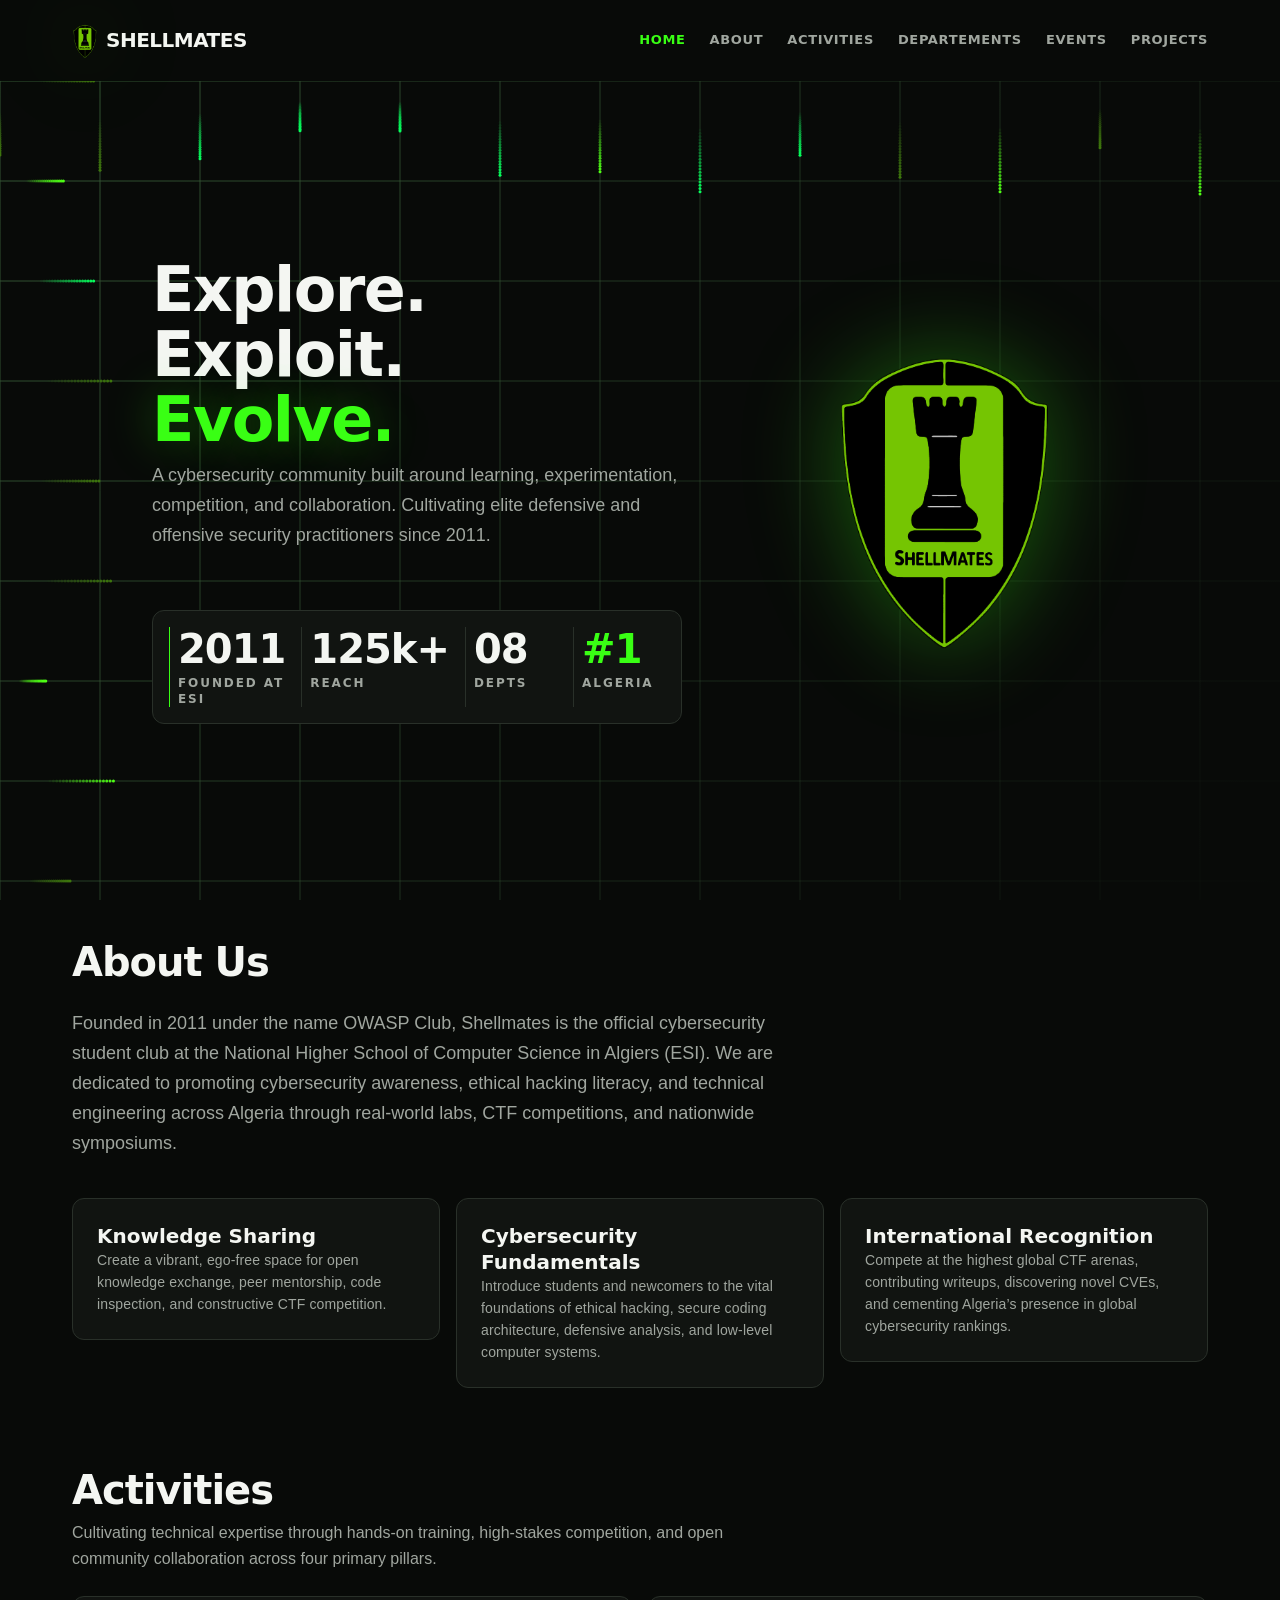
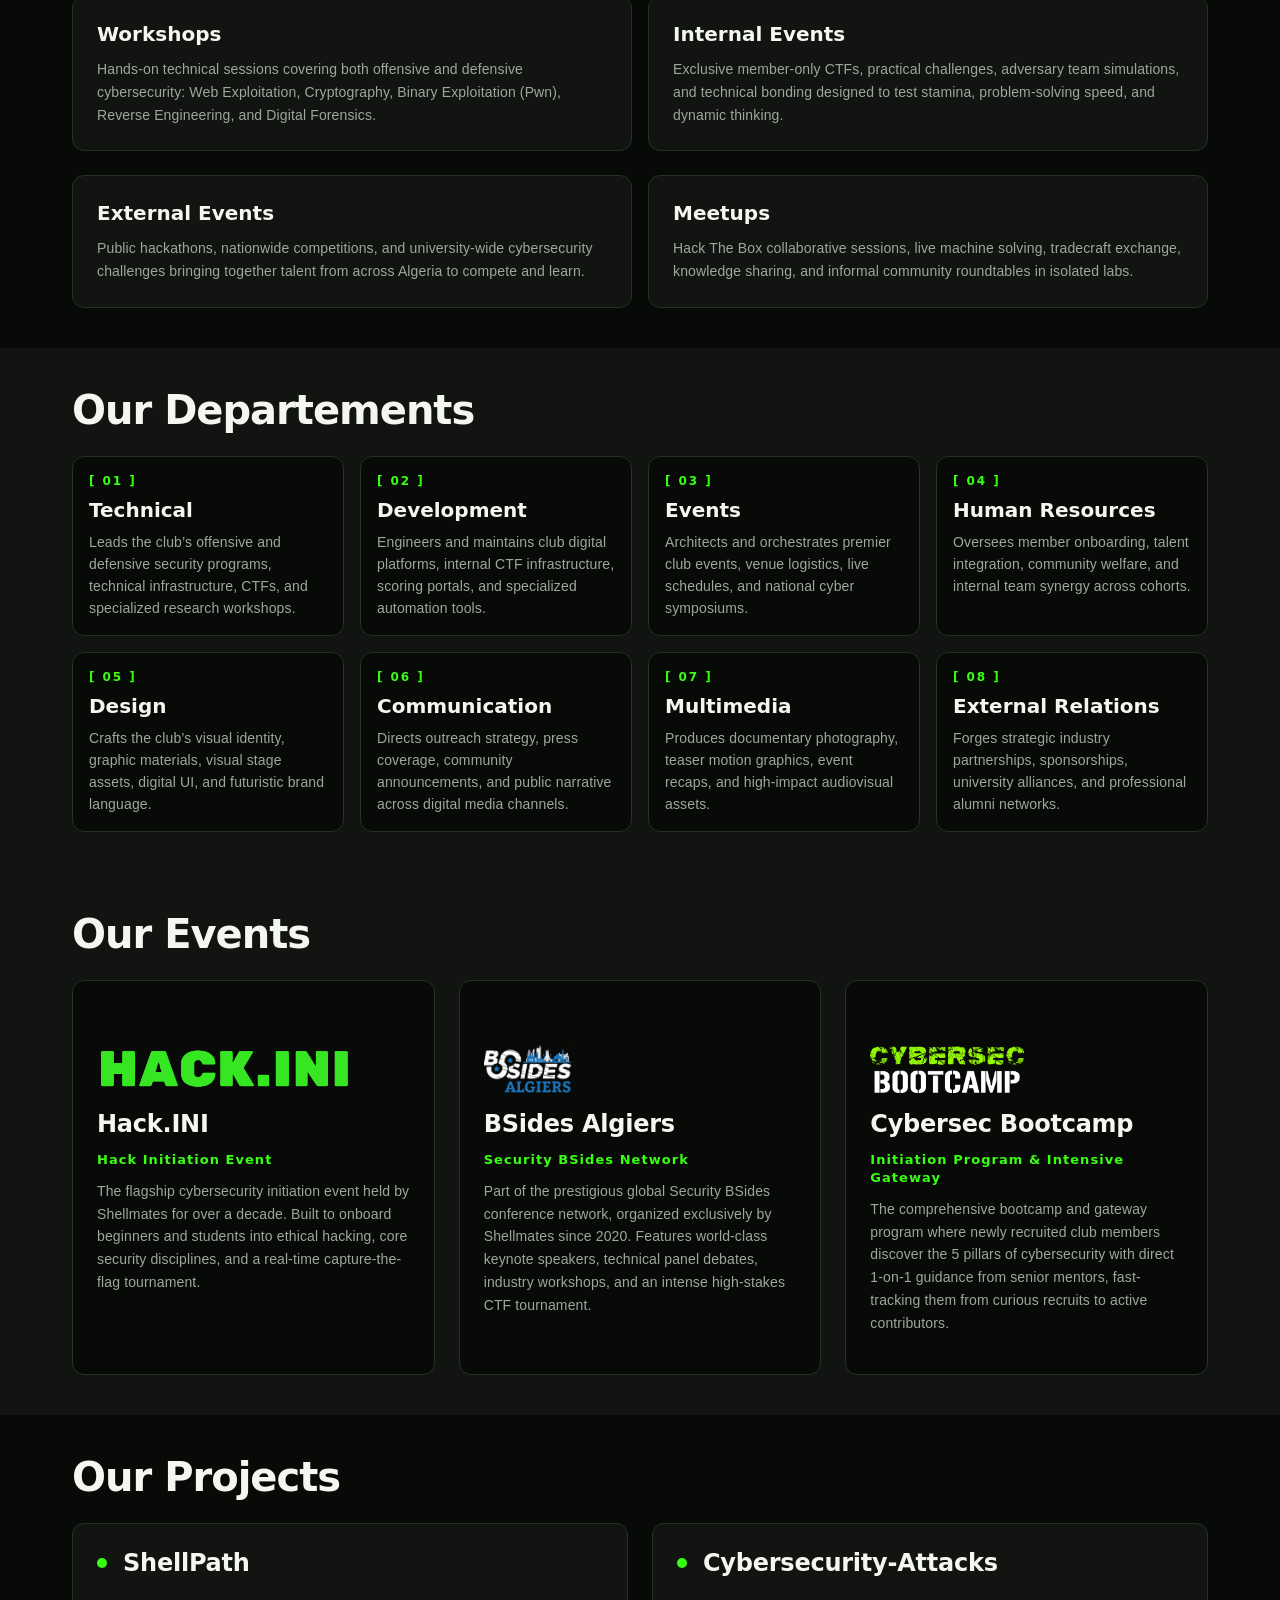
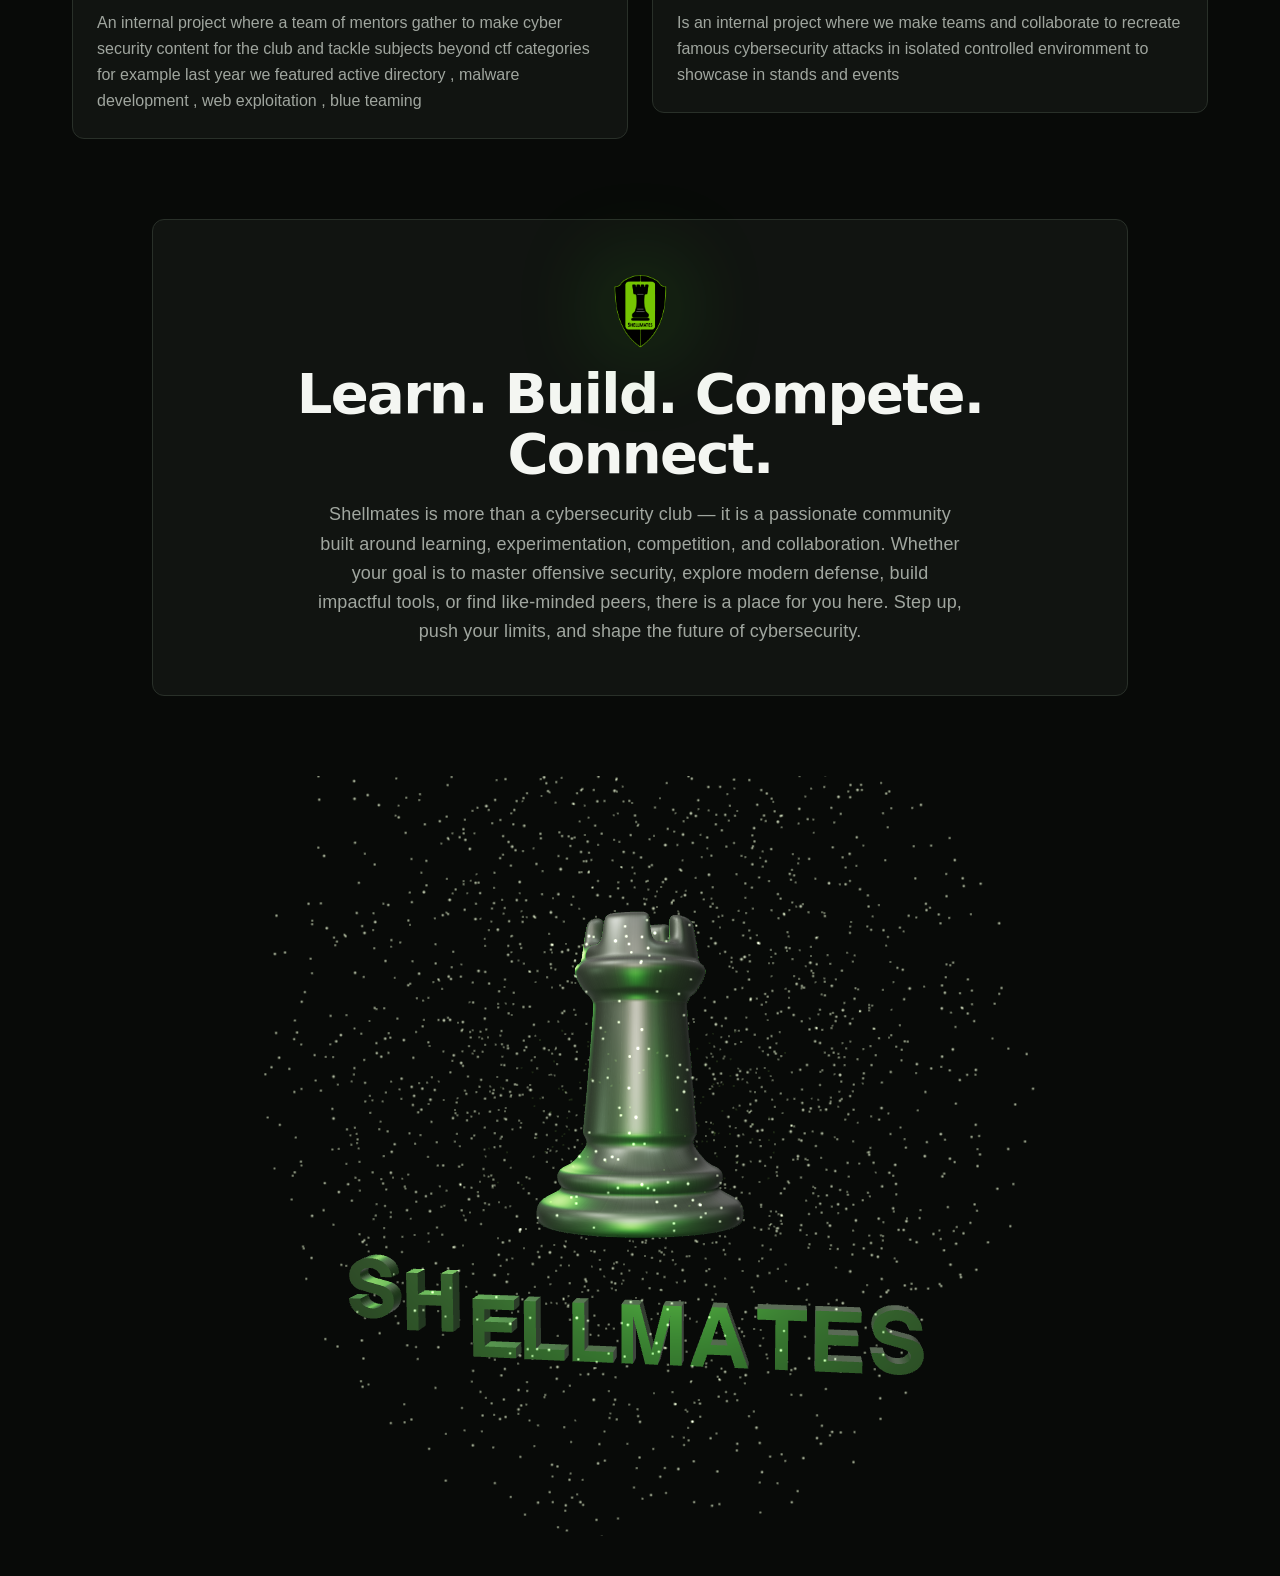
==== commit cb28681f: "added 3D models" ====
--- a/index.html
+++ b/index.html
@@ -5,6 +5,14 @@
     <meta name="viewport" content="width=device-width, initial-scale=1.0">
     <title>Shellmates </title>
     <link rel="stylesheet" href="style.css">
+    <script type="importmap">
+      {
+        "imports": {
+          "three": "./vendor/three/three.module.js",
+          "three/addons/": "./vendor/three/addons/"
+        }
+      }
+    </script>
 </head>
 <body>
    <header class="header">
@@ -270,10 +278,22 @@
         </div>
       </div>
     </section>
+
+    <!-- ================= 3D SHOWCASE ================= -->
+    <section id="showcase" class="showcase">
+      <div class="container">
+        <div class="showstage is-loading" id="showstage">
+          <canvas id="finaleCanvas" aria-label="Interactive 3D scene of a chess piece with glowing green orbit rings, with the Shellmates name below." role="img"></canvas>
+          <p class="show-load" aria-hidden="true">Loading 3D scene…</p>
+          <p class="show-fallback">The 3D scene couldn't start on this browser.</p>
+        </div>
+      </div>
+    </section>
   </main>
 
 <script src="script.js"></script>
 <script src="grid.js"></script>
+<script type="module" src="showcase.js"></script>
 
 </body>
 </html>
--- a/style.css
+++ b/style.css
@@ -67,7 +67,6 @@
 
     section {
       padding: 40px 0;
-      border-bottom: 1px solid var(--border);
       scroll-margin-top: 81px;
     }
 
@@ -109,7 +108,6 @@
       z-index: 10;
       height: 81px;
       background-color: var(--bg);
-      border-bottom: 1px solid var(--border);
       -webkit-backdrop-filter: blur(24px);
       backdrop-filter: blur(24px);
     }
@@ -409,8 +407,62 @@
       letter-spacing: 0;
     }
 
+    .showcase,
     .end {
       border-bottom: 0;
+    }
+
+    .showstage {
+      position: relative;
+      height: min(88vh, 760px);
+      min-height: 380px;
+      overflow: hidden;
+    }
+
+    #finaleCanvas {
+      display: block;
+      width: 100%;
+      height: 100%;
+      touch-action: none;
+    }
+
+    .show-load {
+      position: absolute;
+      top: 50%;
+      left: 50%;
+      transform: translate(-50%, -50%);
+      color: var(--muted);
+      font-size: 13px;
+      letter-spacing: 1.04px;
+      text-transform: uppercase;
+      animation: loadPulse 1.6s ease-in-out infinite;
+    }
+
+    @keyframes loadPulse {
+      0%, 100% { opacity: 0.45; }
+      50% { opacity: 1; }
+    }
+
+    .showstage.is-ready .show-load {
+      display: none;
+    }
+
+    .show-fallback {
+      display: none;
+      position: absolute;
+      top: 50%;
+      left: 50%;
+      transform: translate(-50%, -50%);
+      color: var(--muted);
+      font-size: 14px;
+    }
+
+    .showstage.is-failed .show-fallback {
+      display: block;
+    }
+
+    .showstage.is-failed #finaleCanvas {
+      display: none;
     }
 
     .end .container {
@@ -656,7 +708,8 @@
     @media (prefers-reduced-motion: reduce) {
       .hero-right img,
       .cta img,
-      .dot {
+      .dot,
+      .show-load {
         animation: none;
       }
 
